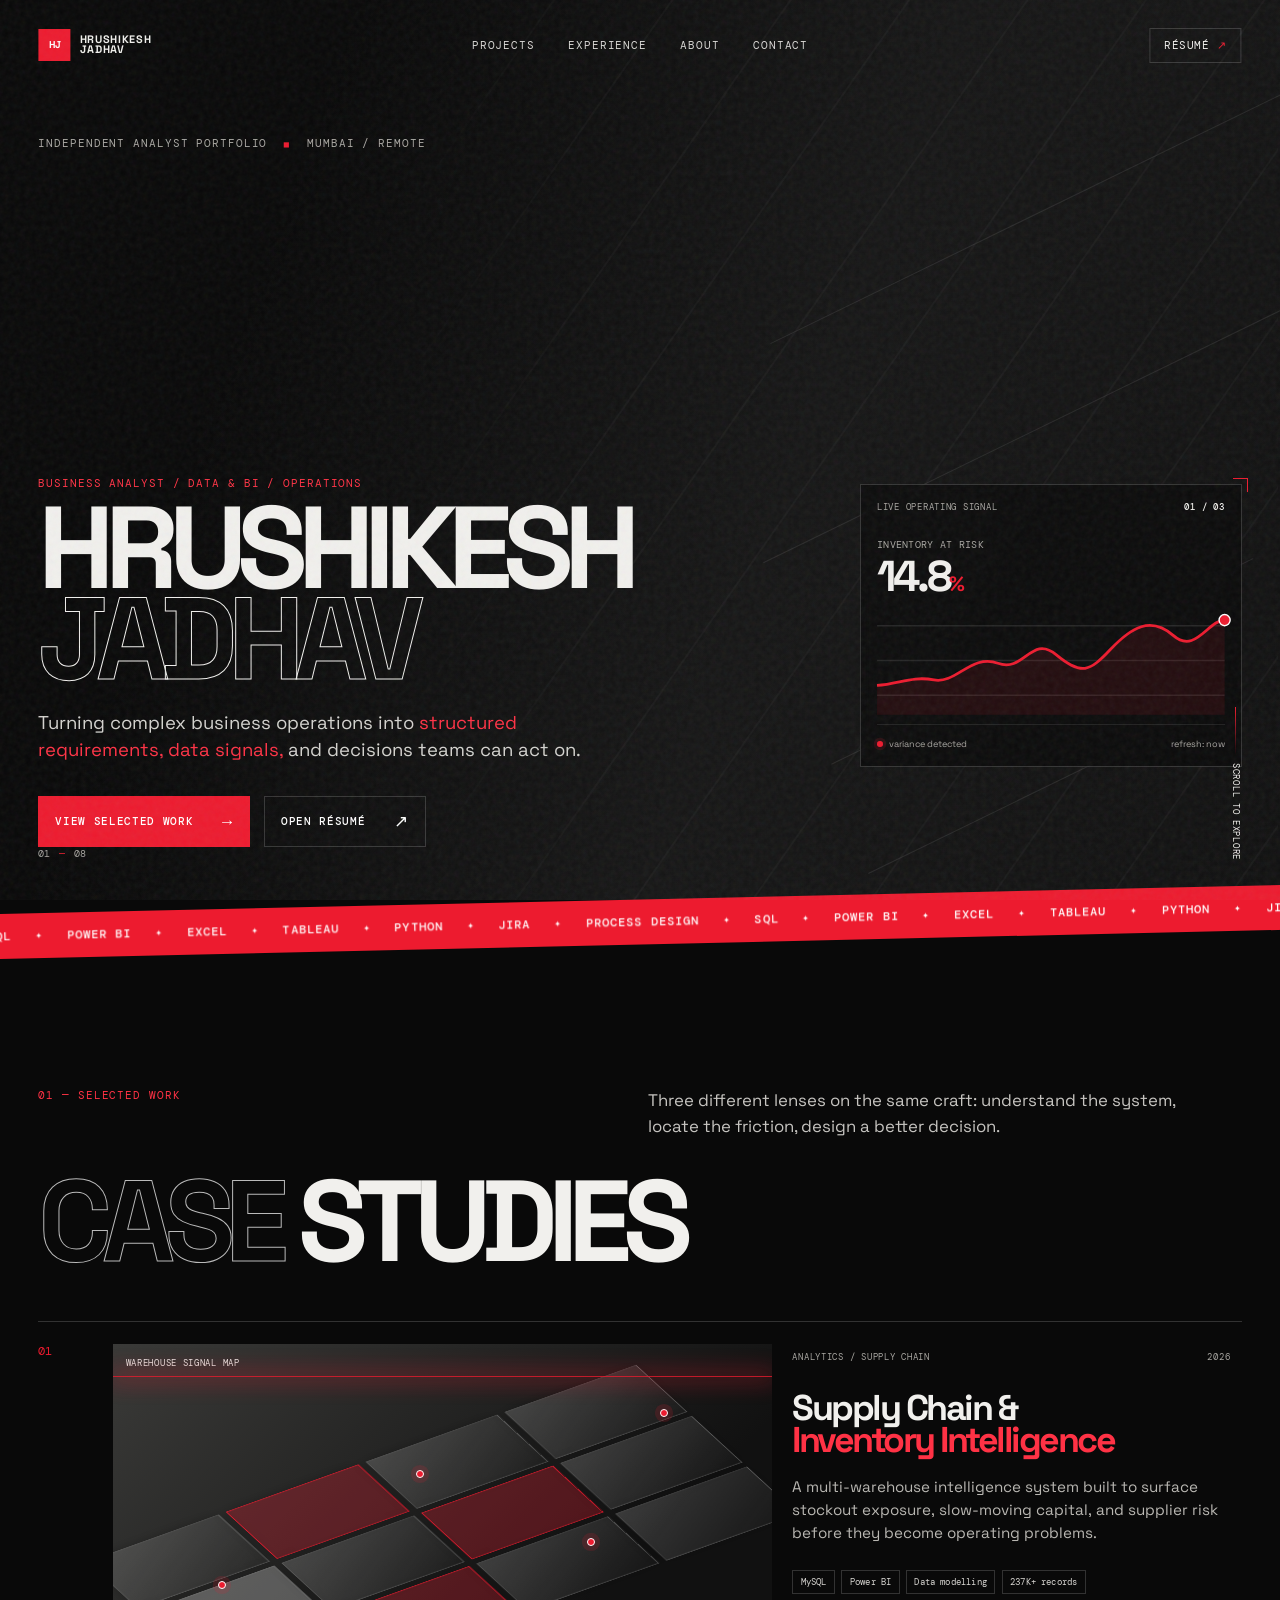
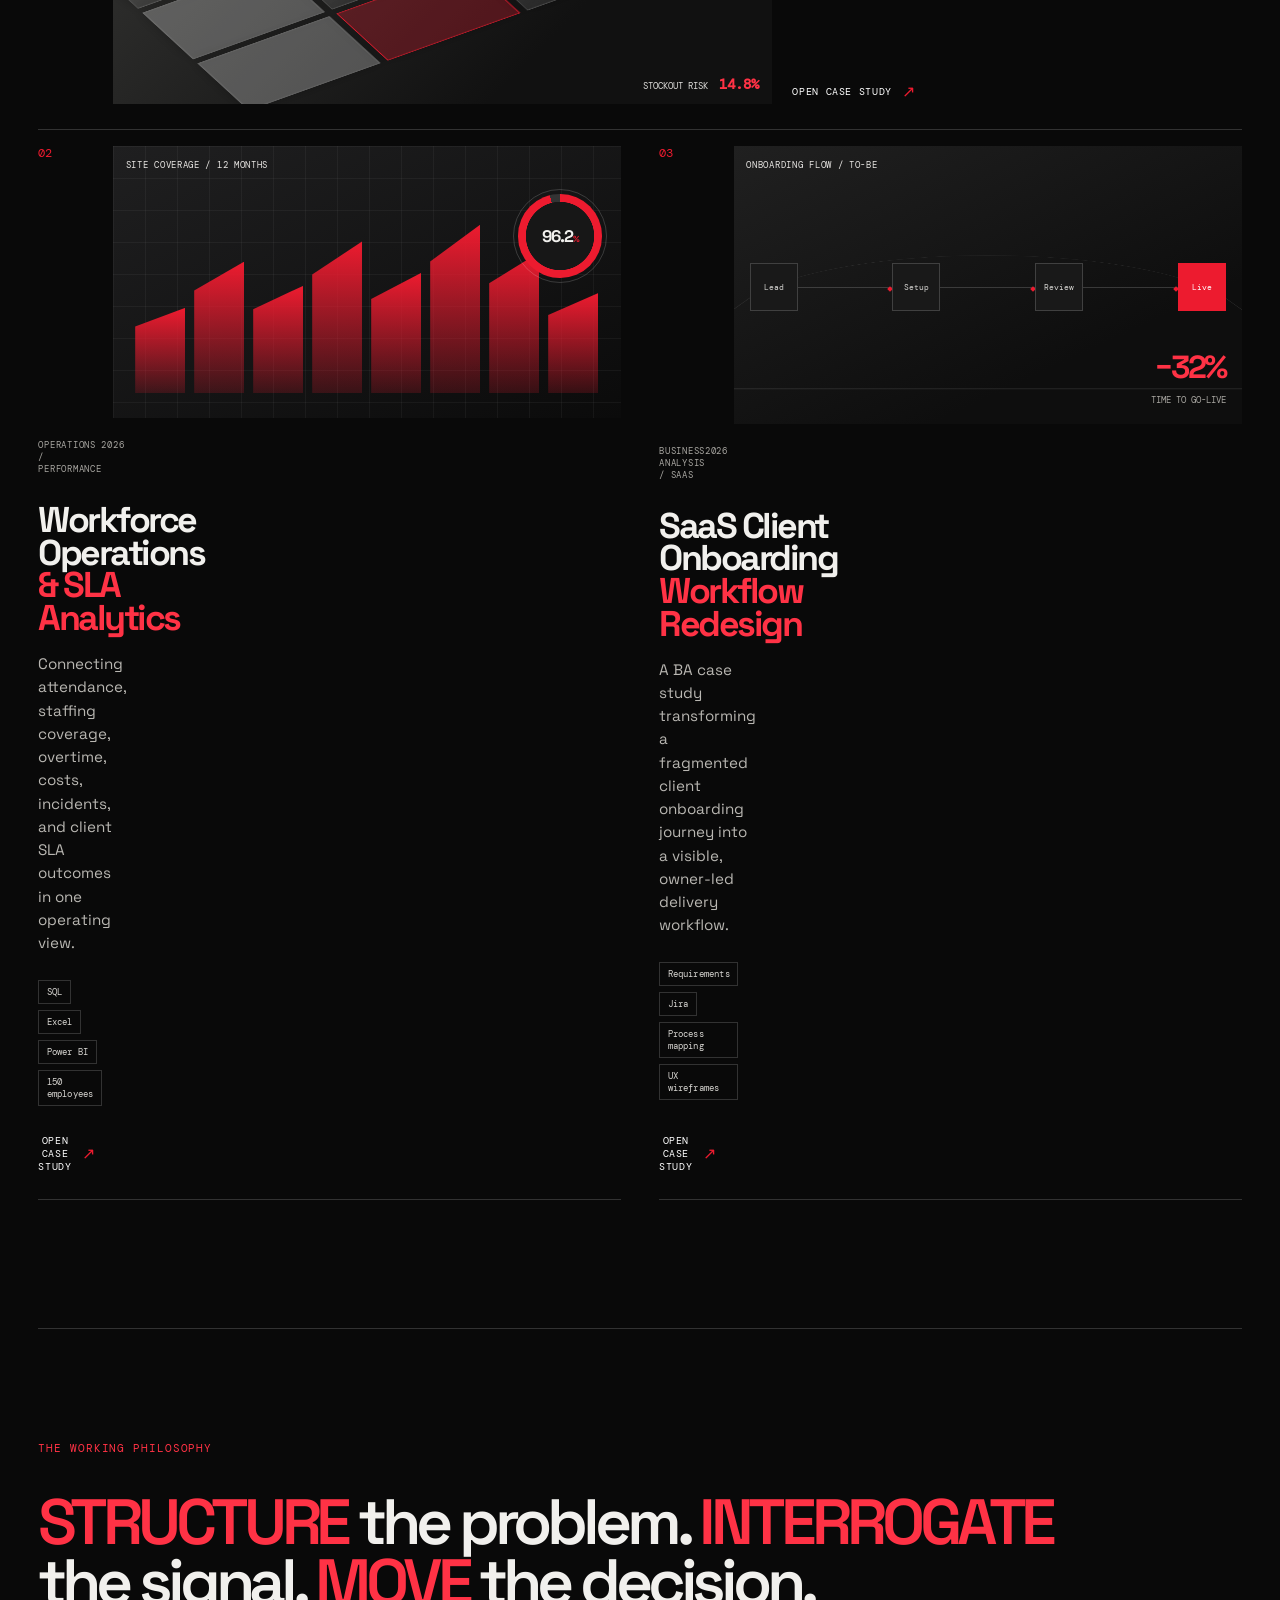
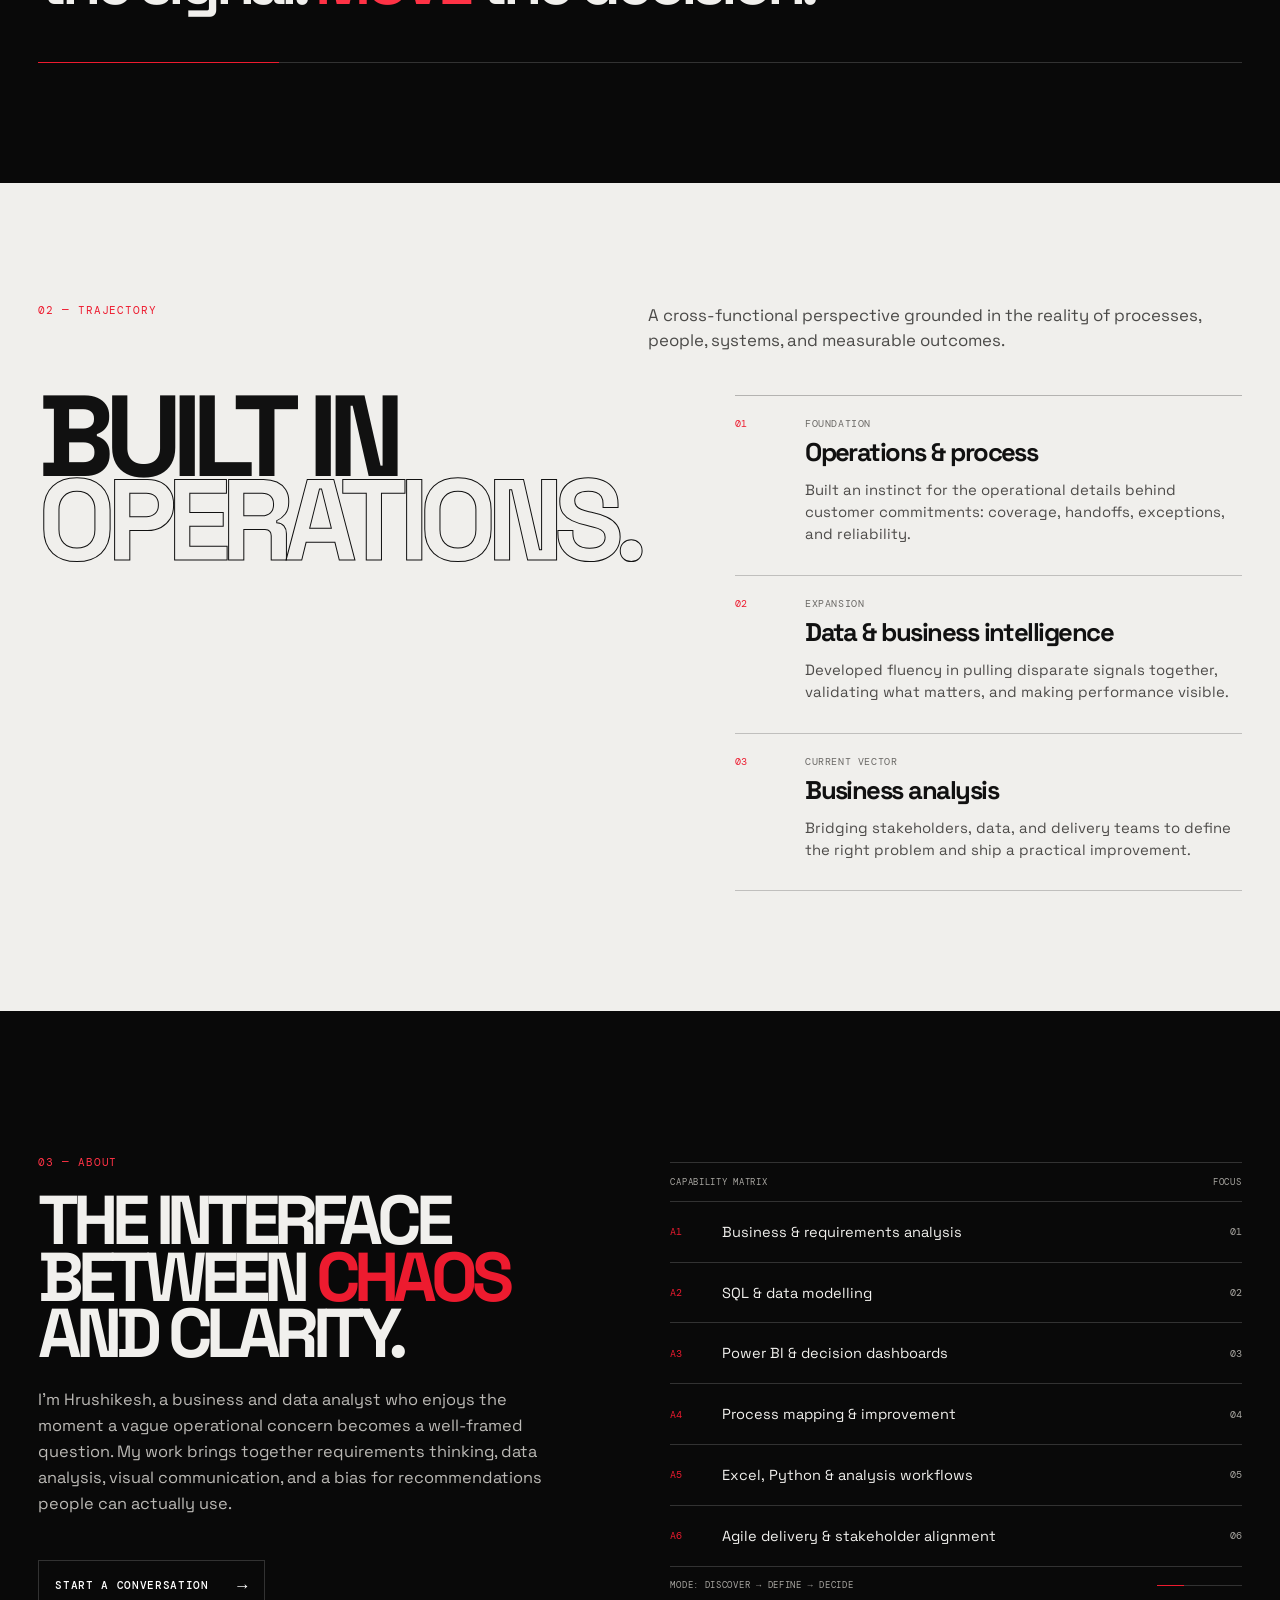
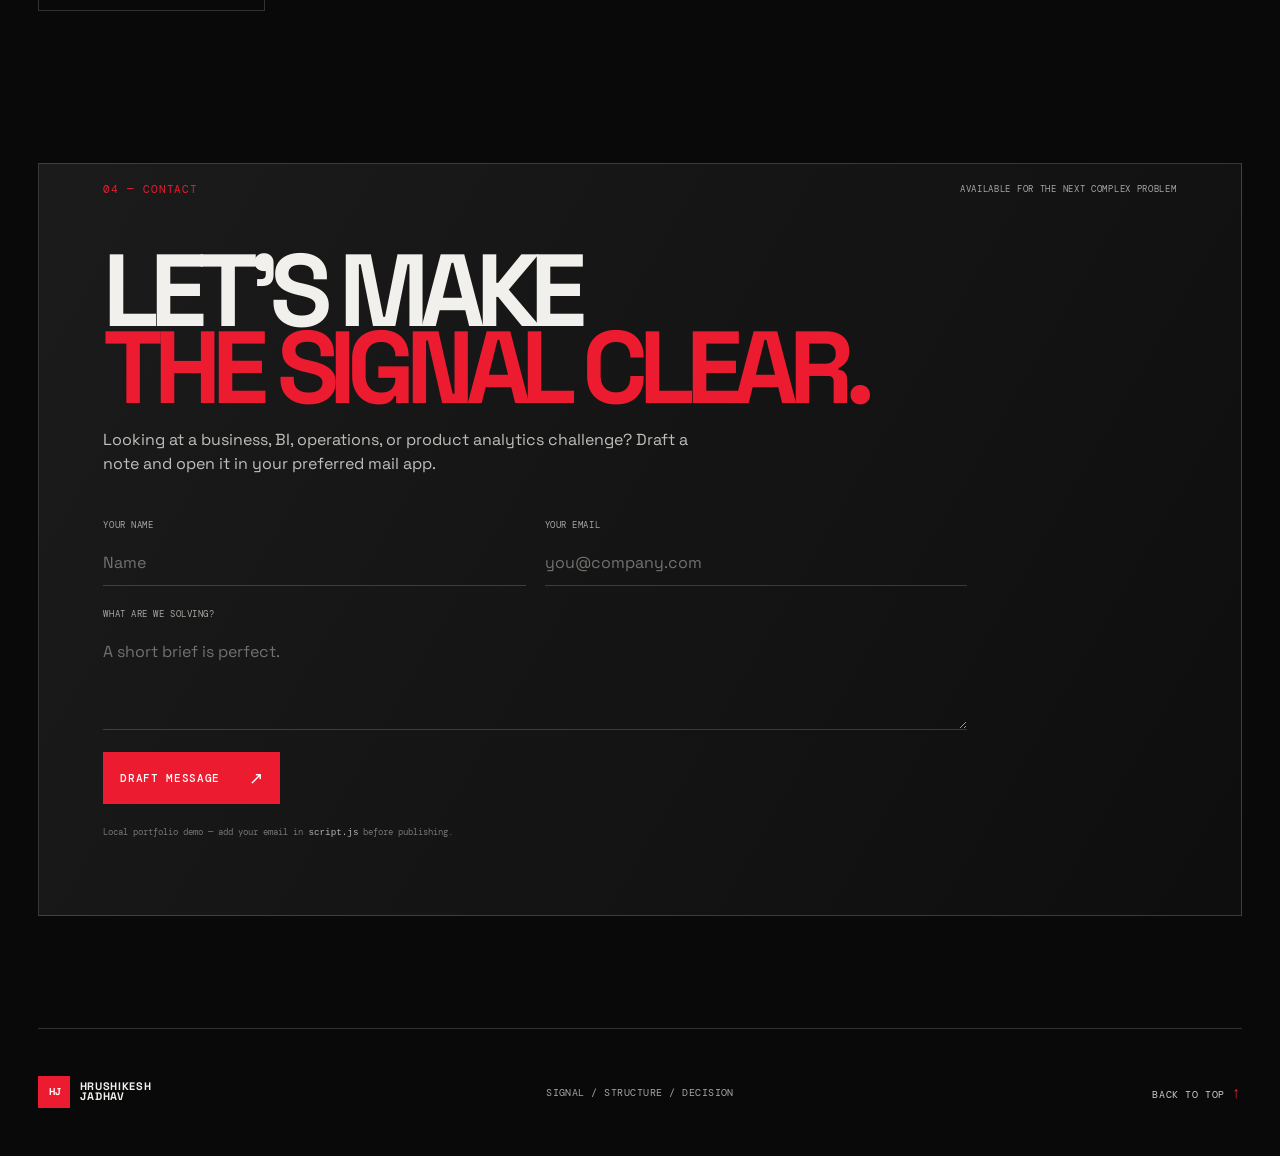
==== index.html @ 1c60a079 "Launch portfolio website" ====
<!doctype html>
<html lang="en">
  <head>
    <meta charset="UTF-8" />
    <meta name="viewport" content="width=device-width, initial-scale=1.0" />
    <meta name="theme-color" content="#090909" />
    <meta
      name="description"
      content="Hrushikesh Jadhav — Business Analyst, Data & BI, and Operations Analytics portfolio."
    />
    <link rel="preconnect" href="https://fonts.googleapis.com" />
    <link rel="preconnect" href="https://fonts.gstatic.com" crossorigin />
    <link
      href="https://fonts.googleapis.com/css2?family=DM+Mono:wght@400;500&family=Space+Grotesk:wght@400;500;600;700&display=swap"
      rel="stylesheet"
    />
    <link
      rel="icon"
      type="image/svg+xml"
      href="data:image/svg+xml,%3Csvg xmlns='http://www.w3.org/2000/svg' viewBox='0 0 64 64'%3E%3Crect width='64' height='64' rx='12' fill='%23090909'/%3E%3Cpath d='M14 42 31 16l19 26H39l-8-12-7 12Z' fill='%23ee1b2e'/%3E%3C/svg%3E"
    />
    <link rel="stylesheet" href="styles.css" />
    <title>Hrushikesh Jadhav — Signal / Structure / Decision</title>
  </head>
  <body>
    <a class="skip-link" href="#main">Skip to content</a>
    <div class="grain" aria-hidden="true"></div>
    <div class="cursor-glow" aria-hidden="true"></div>

    <header class="site-header" data-header>
      <a class="wordmark" href="#top" aria-label="Hrushikesh Jadhav, home">
        <span class="wordmark-mark" aria-hidden="true">HJ</span>
        <span>HRUSHIKESH<br />JADHAV</span>
      </a>
      <button class="menu-toggle" type="button" aria-label="Open navigation" aria-expanded="false" data-menu-toggle>
        <span></span><span></span>
      </button>
      <nav class="primary-nav" aria-label="Primary navigation" data-nav>
        <a href="#projects">Projects</a>
        <a href="#experience">Experience</a>
        <a href="#about">About</a>
        <a href="#contact">Contact</a>
      </nav>
      <a class="nav-resume" href="resume.html">Résumé <span aria-hidden="true">↗</span></a>
    </header>

    <main id="main">
      <section class="hero section-shell" id="top" aria-labelledby="hero-title">
        <div class="hero-rails" aria-hidden="true"><i></i><i></i><i></i><i></i></div>
        <div class="hero-kicker reveal">Independent analyst portfolio <span>◼</span> Mumbai / Remote</div>
        <div class="hero-copy">
          <p class="eyebrow reveal">Business analyst / Data &amp; BI / Operations</p>
          <h1 id="hero-title" class="hero-title" aria-label="Hrushikesh Jadhav">
            <span class="reveal-word">HRUSHIKESH</span>
            <span class="reveal-word accent-word">JADHAV</span>
          </h1>
          <p class="hero-statement reveal">
            Turning complex business operations into <em>structured requirements, data signals,</em> and decisions teams can act on.
          </p>
          <div class="hero-actions reveal">
            <a class="button button-primary" href="#projects">View selected work <span>→</span></a>
            <a class="button button-quiet" href="resume.html">Open résumé <span>↗</span></a>
          </div>
        </div>
        <aside class="hero-instrument reveal" aria-label="Analyst dashboard preview">
          <div class="instrument-head"><span>LIVE OPERATING SIGNAL</span><b>01 / 03</b></div>
          <div class="instrument-main">
            <div><small>Inventory at risk</small><strong>14.8<span>%</span></strong></div>
            <svg viewBox="0 0 250 76" role="img" aria-label="Rising operational risk trend">
              <path class="grid-line" d="M0 62H250M0 37H250M0 12H250" />
              <path class="trend-fill" d="M0,55 C16,54 25,48 41,51 S68,32 87,39 S111,18 129,33 S153,45 168,29 S197,5 213,19 S238,8 250,8 V76 H0Z" />
              <path class="trend-line" d="M0,55 C16,54 25,48 41,51 S68,32 87,39 S111,18 129,33 S153,45 168,29 S197,5 213,19 S238,8 250,8" />
              <circle cx="250" cy="8" r="4" />
            </svg>
          </div>
          <div class="instrument-foot"><span><i></i> variance detected</span><span>refresh: now</span></div>
        </aside>
        <div class="hero-index" aria-hidden="true"><span>01</span><span>—</span><span>08</span></div>
        <a class="scroll-cue" href="#projects" aria-label="Scroll to selected work"><span></span>SCROLL TO EXPLORE</a>
      </section>

      <section class="signal-strip" aria-label="Core tools">
        <div class="signal-track">
          <span>SQL</span><i>✦</i><span>POWER BI</span><i>✦</i><span>EXCEL</span><i>✦</i><span>TABLEAU</span><i>✦</i><span>PYTHON</span><i>✦</i><span>JIRA</span><i>✦</i><span>PROCESS DESIGN</span><i>✦</i>
          <span>SQL</span><i>✦</i><span>POWER BI</span><i>✦</i><span>EXCEL</span><i>✦</i><span>TABLEAU</span><i>✦</i><span>PYTHON</span><i>✦</i><span>JIRA</span><i>✦</i><span>PROCESS DESIGN</span><i>✦</i>
        </div>
      </section>

      <section class="projects section-shell" id="projects" aria-labelledby="projects-title">
        <div class="section-top reveal">
          <p class="eyebrow">01 — Selected work</p>
          <p class="section-intro">Three different lenses on the same craft: understand the system, locate the friction, design a better decision.</p>
        </div>
        <h2 class="display-heading" id="projects-title"><span>CASE</span> STUDIES</h2>

        <div class="project-list">
          <article class="project-card project-card-featured reveal" data-project-card>
            <div class="project-ordinal">01</div>
            <div class="project-visual inventory-visual" aria-hidden="true">
              <div class="visual-label">WAREHOUSE SIGNAL MAP</div>
              <div class="inventory-grid"><i></i><i></i><i></i><i></i><i></i><i></i><i></i><i></i><i></i><i></i><i></i><i></i></div>
              <div class="scanline"></div>
              <div class="warehouse-nodes"><b style="--x:16%;--y:66%"></b><b style="--x:46%;--y:35%"></b><b style="--x:72%;--y:54%"></b><b style="--x:83%;--y:18%"></b></div>
              <div class="visual-readout">STOCKOUT RISK <strong>14.8%</strong></div>
            </div>
            <div class="project-content">
              <div class="project-meta"><span>Analytics / Supply Chain</span><span>2026</span></div>
              <h3>Supply Chain &amp;<br /><em>Inventory Intelligence</em></h3>
              <p>A multi-warehouse intelligence system built to surface stockout exposure, slow-moving capital, and supplier risk before they become operating problems.</p>
              <ul class="tool-list"><li>MySQL</li><li>Power BI</li><li>Data modelling</li><li>237K+ records</li></ul>
              <button class="text-link" type="button" data-open-project="inventory">Open case study <span>↗</span></button>
            </div>
          </article>

          <div class="project-pair">
            <article class="project-card reveal" data-project-card>
              <div class="project-ordinal">02</div>
              <div class="project-visual workforce-visual" aria-hidden="true">
                <div class="visual-label">SITE COVERAGE / 12 MONTHS</div>
                <div class="bar-cluster"><span style="--h:46%"></span><span style="--h:71%"></span><span style="--h:58%"></span><span style="--h:82%"></span><span style="--h:65%"></span><span style="--h:91%"></span><span style="--h:76%"></span><span style="--h:54%"></span></div>
                <div class="sla-ring"><span>96.2<small>%</small></span></div>
              </div>
              <div class="project-content">
                <div class="project-meta"><span>Operations / Performance</span><span>2026</span></div>
                <h3>Workforce Operations<br /><em>&amp; SLA Analytics</em></h3>
                <p>Connecting attendance, staffing coverage, overtime, costs, incidents, and client SLA outcomes in one operating view.</p>
                <ul class="tool-list"><li>SQL</li><li>Excel</li><li>Power BI</li><li>150 employees</li></ul>
                <button class="text-link" type="button" data-open-project="workforce">Open case study <span>↗</span></button>
              </div>
            </article>

            <article class="project-card reveal" data-project-card>
              <div class="project-ordinal">03</div>
              <div class="project-visual workflow-visual" aria-hidden="true">
                <div class="visual-label">ONBOARDING FLOW / TO-BE</div>
                <div class="flow-track"><span>Lead</span><i></i><span>Setup</span><i></i><span>Review</span><i></i><span>Live</span></div>
                <div class="workflow-metric"><b>−32%</b><span>time to go-live</span></div>
              </div>
              <div class="project-content">
                <div class="project-meta"><span>Business Analysis / SaaS</span><span>2026</span></div>
                <h3>SaaS Client Onboarding<br /><em>Workflow Redesign</em></h3>
                <p>A BA case study transforming a fragmented client onboarding journey into a visible, owner-led delivery workflow.</p>
                <ul class="tool-list"><li>Requirements</li><li>Jira</li><li>Process mapping</li><li>UX wireframes</li></ul>
                <button class="text-link" type="button" data-open-project="saas">Open case study <span>↗</span></button>
              </div>
            </article>
          </div>
        </div>
      </section>

      <section class="principle-band section-shell" aria-label="Approach">
        <p class="eyebrow reveal">The working philosophy</p>
        <p class="principle-text"><span>STRUCTURE</span> the problem. <span>INTERROGATE</span> the signal. <span>MOVE</span> the decision.</p>
        <div class="principle-rule" aria-hidden="true"><i></i></div>
      </section>

      <section class="experience section-shell" id="experience" aria-labelledby="experience-title">
        <div class="section-top reveal">
          <p class="eyebrow">02 — Trajectory</p>
          <p class="section-intro">A cross-functional perspective grounded in the reality of processes, people, systems, and measurable outcomes.</p>
        </div>
        <div class="experience-layout">
          <h2 class="display-heading" id="experience-title">BUILT IN<br /><span>OPERATIONS.</span></h2>
          <div class="trajectory">
            <article class="trajectory-item reveal"><span class="trajectory-no">01</span><div><p class="trajectory-year">FOUNDATION</p><h3>Operations &amp; process</h3><p>Built an instinct for the operational details behind customer commitments: coverage, handoffs, exceptions, and reliability.</p></div></article>
            <article class="trajectory-item reveal"><span class="trajectory-no">02</span><div><p class="trajectory-year">EXPANSION</p><h3>Data &amp; business intelligence</h3><p>Developed fluency in pulling disparate signals together, validating what matters, and making performance visible.</p></div></article>
            <article class="trajectory-item reveal"><span class="trajectory-no">03</span><div><p class="trajectory-year">CURRENT VECTOR</p><h3>Business analysis</h3><p>Bridging stakeholders, data, and delivery teams to define the right problem and ship a practical improvement.</p></div></article>
          </div>
        </div>
      </section>

      <section class="capability section-shell" id="about" aria-labelledby="about-title">
        <div class="about-split">
          <div class="about-copy reveal">
            <p class="eyebrow">03 — About</p>
            <h2 id="about-title">THE INTERFACE<br />BETWEEN <span>CHAOS</span><br />AND CLARITY.</h2>
            <p>I’m Hrushikesh, a business and data analyst who enjoys the moment a vague operational concern becomes a well-framed question. My work brings together requirements thinking, data analysis, visual communication, and a bias for recommendations people can actually use.</p>
            <a class="button button-outline" href="#contact">Start a conversation <span>→</span></a>
          </div>
          <div class="skill-matrix reveal" aria-label="Capabilities">
            <div class="matrix-head"><span>CAPABILITY MATRIX</span><span>FOCUS</span></div>
            <div class="skill-row"><span class="skill-id">A1</span><span>Business &amp; requirements analysis</span><b>01</b></div>
            <div class="skill-row"><span class="skill-id">A2</span><span>SQL &amp; data modelling</span><b>02</b></div>
            <div class="skill-row"><span class="skill-id">A3</span><span>Power BI &amp; decision dashboards</span><b>03</b></div>
            <div class="skill-row"><span class="skill-id">A4</span><span>Process mapping &amp; improvement</span><b>04</b></div>
            <div class="skill-row"><span class="skill-id">A5</span><span>Excel, Python &amp; analysis workflows</span><b>05</b></div>
            <div class="skill-row"><span class="skill-id">A6</span><span>Agile delivery &amp; stakeholder alignment</span><b>06</b></div>
            <div class="matrix-foot"><span>MODE: DISCOVER → DEFINE → DECIDE</span><i></i></div>
          </div>
        </div>
      </section>

      <section class="contact section-shell" id="contact" aria-labelledby="contact-title">
        <div class="contact-panel">
          <div class="contact-top"><p class="eyebrow">04 — Contact</p><span>AVAILABLE FOR THE NEXT COMPLEX PROBLEM</span></div>
          <h2 id="contact-title">LET'S MAKE<br /><em>THE SIGNAL CLEAR.</em></h2>
          <p class="contact-lead">Looking at a business, BI, operations, or product analytics challenge? Draft a note and open it in your preferred mail app.</p>
          <form class="contact-form" data-contact-form>
            <label>Your name <input name="name" autocomplete="name" required placeholder="Name" /></label>
            <label>Your email <input name="email" type="email" autocomplete="email" required placeholder="you@company.com" /></label>
            <label class="message-field">What are we solving?<textarea name="message" required placeholder="A short brief is perfect."></textarea></label>
            <div class="form-actions"><button class="button button-primary" type="submit">Draft message <span>↗</span></button><span class="form-status" role="status" aria-live="polite"></span></div>
          </form>
          <p class="contact-note">Local portfolio demo — add your email in <code>script.js</code> before publishing.</p>
        </div>
      </section>
    </main>

    <footer class="site-footer section-shell">
      <a class="wordmark" href="#top"><span class="wordmark-mark" aria-hidden="true">HJ</span><span>HRUSHIKESH<br />JADHAV</span></a>
      <p>Signal / Structure / Decision</p>
      <a href="#top" class="back-top">BACK TO TOP <span>↑</span></a>
    </footer>

    <dialog class="project-dialog" id="inventory-dialog" aria-labelledby="inventory-title">
      <div class="dialog-bar"><span>CASE FILE / 01</span><button class="dialog-close" type="button" aria-label="Close project details">×</button></div>
      <div class="dialog-content">
        <p class="eyebrow">Supply Chain &amp; Inventory Intelligence</p>
        <h2 id="inventory-title">Make replenishment risk <em>visible before it hurts.</em></h2>
        <div class="case-summary"><p>For a fictional multi-warehouse distributor, inventory data lived across operational tables with no shared view of SKU health, stockout exposure, or supplier reliability.</p><dl><div><dt>DATA SCALE</dt><dd>237,600 inventory records</dd></div><div><dt>MODEL</dt><dd>Sales, purchases, products, suppliers, warehouses, calendar</dd></div><div><dt>OUTPUT</dt><dd>Decision-ready Power BI operating dashboard</dd></div></dl></div>
        <div class="case-grid"><section><h3>Questions framed</h3><ul><li>Which SKUs are most often approaching a stockout?</li><li>Where is cash tied up in slow-moving stock?</li><li>Which suppliers are adding replenishment risk?</li><li>What should management watch every week?</li></ul></section><section><h3>Approach</h3><ol><li>Validate relational data and define KPI logic</li><li>Use SQL to identify risk patterns and exceptions</li><li>Model inventory, demand, and supplier performance</li><li>Translate findings into replenishment priorities</li></ol></section></div>
        <div class="case-impact"><span>DESIGNED TO ANSWER</span><strong>“What needs attention <em>now</em>?”</strong></div>
      </div>
    </dialog>

    <dialog class="project-dialog" id="workforce-dialog" aria-labelledby="workforce-title">
      <div class="dialog-bar"><span>CASE FILE / 02</span><button class="dialog-close" type="button" aria-label="Close project details">×</button></div>
      <div class="dialog-content">
        <p class="eyebrow">Workforce Operations &amp; SLA Analytics</p>
        <h2 id="workforce-title">See the chain from absence <em>to client outcome.</em></h2>
        <div class="case-summary"><p>A synthetic workforce dataset models 10 client sites, 150 employees, 12 months of shifts, attendance, overtime, incidents, and service outcomes—one system, not six disconnected reports.</p><dl><div><dt>OPERATING SCOPE</dt><dd>10 sites / 150 people</dd></div><div><dt>TIME WINDOW</dt><dd>12 months of shift activity</dd></div><div><dt>KEY LINK</dt><dd>Staffing coverage → SLA performance</dd></div></dl></div>
        <div class="case-grid"><section><h3>Questions framed</h3><ul><li>Where does absenteeism turn into overtime?</li><li>Which sites are consistently short of planned coverage?</li><li>How is labour cost moving against service levels?</li><li>Which operating patterns precede incidents?</li></ul></section><section><h3>Deliverables</h3><ol><li>Site-level SLA and coverage scorecard</li><li>Attendance and overtime variance view</li><li>Monthly trend and exception analysis</li><li>Action list for operations leadership</li></ol></section></div>
        <div class="case-impact"><span>DESIGNED TO REVEAL</span><strong>“Where is the operation <em>leaking performance?</em>”</strong></div>
      </div>
    </dialog>

    <dialog class="project-dialog" id="saas-dialog" aria-labelledby="saas-title">
      <div class="dialog-bar"><span>CASE FILE / 03</span><button class="dialog-close" type="button" aria-label="Close project details">×</button></div>
      <div class="dialog-content">
        <p class="eyebrow">SaaS Client Onboarding Workflow Redesign</p>
        <h2 id="saas-title">Turn handoffs into a <em>visible delivery system.</em></h2>
        <div class="case-summary"><p>A fictional B2B SaaS team was losing momentum between sales handoff, implementation setup, and go-live. The intervention was a clearer workflow—not another dashboard.</p><dl><div><dt>PROBLEM</dt><dd>Delayed launches and unclear ownership</dd></div><div><dt>ROLE</dt><dd>Business analyst / process designer</dd></div><div><dt>OUTCOME TARGET</dt><dd>Shorter, more predictable onboarding</dd></div></dl></div>
        <div class="case-grid"><section><h3>BA toolkit</h3><ul><li>Stakeholder and pain-point map</li><li>As-is and to-be workflow design</li><li>Prioritised requirements and user stories</li><li>Wireframes and acceptance criteria</li></ul></section><section><h3>Example user story</h3><p class="story">As a customer success manager, I want to see onboarding status and blocked items for every account, so that I can intervene before the target go-live date.</p><p class="story-note">Acceptance signal: accountable owner and outstanding item are visible in a single view.</p></section></div>
        <div class="case-impact"><span>DESIGNED TO CREATE</span><strong>“A launch process the team can <em>actually steer.</em>”</strong></div>
      </div>
    </dialog>

    <script src="script.js"></script>
  </body>
</html>
---- styles.css ----
:root {
  --ink: #090909;
  --surface: #111111;
  --surface-raised: #161616;
  --line: rgba(255, 255, 255, 0.17);
  --line-soft: rgba(255, 255, 255, 0.09);
  --paper: #f1f0ed;
  --muted: #a8a6a1;
  --red: #ed1b2f;
  --red-bright: #ff3245;
  --mono: "DM Mono", "SFMono-Regular", Consolas, monospace;
  --sans: "Space Grotesk", "Arial Narrow", "Helvetica Neue", Arial, sans-serif;
  --shell: min(94vw, 1440px);
  color-scheme: dark;
  scroll-behavior: smooth;
}

* { box-sizing: border-box; }
html { background: var(--ink); }
body {
  margin: 0;
  min-width: 320px;
  background: var(--ink);
  color: var(--paper);
  font-family: var(--sans);
  overflow-x: hidden;
}
body.menu-open { overflow: hidden; }
button, input, textarea { font: inherit; }
button, a { -webkit-tap-highlight-color: transparent; }
a { color: inherit; text-decoration: none; }
button { color: inherit; }

.skip-link { position: fixed; z-index: 100; top: -4rem; left: 1rem; padding: .7rem 1rem; background: var(--red); color: white; font-weight: 700; transition: top .2s; }
.skip-link:focus { top: 1rem; }
.section-shell { width: var(--shell); margin-inline: auto; }
.eyebrow, .hero-kicker, .project-meta, .visual-label, .instrument-head, .matrix-head, .matrix-foot, .contact-top, .dialog-bar, .resume-header > p, .resume-block h2 { font-family: var(--mono); font-size: .7rem; letter-spacing: .08em; text-transform: uppercase; }
.eyebrow { color: var(--red-bright); margin: 0; }

.grain { position: fixed; z-index: 30; inset: 0; pointer-events: none; opacity: .085; background-image: url("data:image/svg+xml,%3Csvg viewBox='0 0 180 180' xmlns='http://www.w3.org/2000/svg'%3E%3Cfilter id='n'%3E%3CfeTurbulence type='fractalNoise' baseFrequency='.9' numOctaves='4' stitchTiles='stitch'/%3E%3C/filter%3E%3Crect width='100%25' height='100%25' filter='url(%23n)' opacity='.75'/%3E%3C/svg%3E"); }
.cursor-glow { position: fixed; z-index: 0; width: 25rem; height: 25rem; border-radius: 50%; pointer-events: none; opacity: .12; background: radial-gradient(circle, var(--red) 0%, rgba(237,27,47,0) 66%); translate: -50% -50%; filter: blur(8px); transition: opacity .2s ease; }

.site-header { position: fixed; z-index: 20; top: 0; left: 50%; display: grid; grid-template-columns: 1fr auto 1fr; align-items: center; width: var(--shell); min-height: 5.7rem; translate: -50% 0; border-bottom: 1px solid transparent; transition: min-height .35s ease, background .35s, border-color .35s; }
.site-header.is-scrolled { min-height: 4.6rem; background: rgba(9,9,9,.8); border-color: var(--line-soft); backdrop-filter: blur(16px); }
.wordmark { display: inline-flex; align-items: center; gap: .58rem; width: fit-content; font-size: .68rem; font-weight: 700; line-height: .9; letter-spacing: .06em; }
.wordmark-mark { display: grid; width: 2rem; height: 2rem; place-items: center; color: #fff; background: var(--red); font-size: .62rem; letter-spacing: -.08em; }
.primary-nav { display: flex; align-items: center; gap: 2.1rem; font-family: var(--mono); font-size: .66rem; letter-spacing: .08em; text-transform: uppercase; }
.primary-nav a { position: relative; color: #d8d7d4; }
.primary-nav a::after { position: absolute; bottom: -.45rem; left: 0; width: 0; height: 1px; content: ""; background: var(--red); transition: width .25s ease; }
.primary-nav a:hover::after, .primary-nav a:focus-visible::after { width: 100%; }
.nav-resume { justify-self: end; padding: .62rem .85rem; border: 1px solid var(--line); font-family: var(--mono); font-size: .66rem; letter-spacing: .06em; text-transform: uppercase; transition: .25s ease; }
.nav-resume span { color: var(--red); }
.nav-resume:hover, .nav-resume:focus-visible { border-color: var(--red); background: var(--red); }
.nav-resume:hover span, .nav-resume:focus-visible span { color: white; }
.menu-toggle { display: none; }

.hero { position: relative; display: grid; grid-template-columns: minmax(0, 1.55fr) minmax(19rem, .72fr); grid-template-rows: auto 1fr auto; min-height: 100svh; padding-top: 8.5rem; padding-bottom: 2.5rem; isolation: isolate; }
.hero::before { position: absolute; z-index: -2; top: 0; right: calc((100vw - var(--shell)) / -2); bottom: 0; left: calc((100vw - var(--shell)) / -2); content: ""; background: linear-gradient(110deg, #090909 22%, #161616 60%, #111 100%); }
.hero::after { position: absolute; z-index: -1; inset: 0 -3% 0 28%; content: ""; opacity: .38; background: repeating-linear-gradient(125deg, transparent 0 48px, rgba(255,255,255,.08) 49px 50px, transparent 51px 97px); mask-image: linear-gradient(90deg, transparent, #000 25%, #000); }
.hero-kicker { grid-column: 1 / -1; align-self: start; color: var(--muted); }
.hero-kicker span { margin-inline: .5rem; color: var(--red); font-size: .48rem; }
.hero-copy { align-self: center; padding-top: 3rem; }
.hero-title { max-width: 58rem; margin: .85rem 0 1.5rem; font-size: clamp(4rem, 9.1vw, 9.7rem); font-weight: 700; line-height: .78; letter-spacing: -.085em; }
.hero-title > span { display: block; }
.accent-word { color: transparent; -webkit-text-stroke: 1px var(--paper); }
.hero-statement { max-width: 38rem; margin: 0; color: #d4d3cf; font-size: clamp(1rem, 1.45vw, 1.28rem); line-height: 1.48; }
.hero-statement em { color: var(--red-bright); font-style: normal; }
.hero-actions { display: flex; flex-wrap: wrap; gap: .9rem; margin-top: 2rem; }
.button { display: inline-flex; align-items: center; justify-content: center; gap: 1.8rem; min-height: 3.2rem; padding: .7rem 1rem; border: 1px solid transparent; font-family: var(--mono); font-size: .68rem; font-weight: 500; letter-spacing: .06em; text-transform: uppercase; transition: background .25s, border .25s, transform .25s, color .25s; cursor: pointer; }
.button span { color: inherit; font-size: 1.05rem; line-height: 0; }
.button:hover, .button:focus-visible { transform: translateY(-3px); }
.button-primary { background: var(--red); border-color: var(--red); color: #fff; }
.button-primary:hover, .button-primary:focus-visible { background: var(--red-bright); border-color: var(--red-bright); }
.button-quiet { border-color: var(--line); color: #fff; }
.button-quiet:hover, .button-quiet:focus-visible { border-color: #fff; }
.button-outline { margin-top: 1.7rem; border-color: var(--line); color: #fff; }
.button-outline:hover, .button-outline:focus-visible { color: #fff; border-color: var(--red); background: var(--red); }

.hero-instrument { position: relative; align-self: end; margin-bottom: 5rem; padding: 1rem; border: 1px solid var(--line); background: rgba(5,5,5,.47); backdrop-filter: blur(5px); }
.hero-instrument::before { position: absolute; top: -.45rem; right: -.45rem; width: .85rem; height: .85rem; content: ""; border-top: 1px solid var(--red); border-right: 1px solid var(--red); }
.instrument-head, .instrument-foot { display: flex; justify-content: space-between; color: var(--muted); font-size: .57rem; }
.instrument-head b { color: var(--paper); font-weight: 500; }
.instrument-main { padding: 1.55rem 0 .6rem; }
.instrument-main small { display: block; color: var(--muted); font-family: var(--mono); font-size: .6rem; letter-spacing: .03em; text-transform: uppercase; }
.instrument-main strong { display: block; margin-top: .3rem; font-size: 2.7rem; line-height: 1; letter-spacing: -.08em; }
.instrument-main strong span { color: var(--red); font-size: 1.3rem; }
.instrument-main svg { display: block; width: 100%; margin-top: .65rem; overflow: visible; }
.grid-line { fill: none; stroke: rgba(255,255,255,.1); stroke-width: 1; }
.trend-fill { fill: url(#none); fill: rgba(237,27,47,.1); }
.trend-line { fill: none; stroke: var(--red); stroke-width: 2; }
.instrument-main circle { fill: var(--red); stroke: #fff; stroke-width: 1; }
.instrument-foot { padding-top: .8rem; border-top: 1px solid var(--line-soft); }
.instrument-foot i { display: inline-block; width: .35rem; height: .35rem; margin-right: .3rem; border-radius: 50%; background: var(--red); box-shadow: 0 0 0 .2rem rgba(237,27,47,.13); }
.hero-index { grid-column: 1; align-self: end; display: flex; gap: .55rem; align-items: center; color: var(--muted); font-family: var(--mono); font-size: .65rem; }
.hero-index span:nth-child(2) { color: var(--red); }
.scroll-cue { position: absolute; right: 0; bottom: 2.5rem; display: flex; align-items: center; gap: .5rem; font-family: var(--mono); font-size: .55rem; letter-spacing: .08em; writing-mode: vertical-rl; text-transform: uppercase; }
.scroll-cue span { width: 1px; height: 3rem; background: linear-gradient(var(--red), transparent); }
.hero-rails i { position: absolute; z-index: -1; display: block; height: 1px; background: var(--line-soft); transform-origin: right; transform: rotate(-26deg); }
.hero-rails i:nth-child(1) { top: 10%; right: -4%; width: 48%; }.hero-rails i:nth-child(2) { top: 32%; right: -7%; width: 52%; }.hero-rails i:nth-child(3) { top: 62%; right: -1%; width: 39%; }.hero-rails i:nth-child(4) { top: 80%; right: 5%; width: 29%; }

.signal-strip { position: relative; z-index: 1; overflow: hidden; padding: .92rem 0; color: #fff; background: var(--red); transform: rotate(-1.3deg) scale(1.02); }
.signal-track { display: flex; width: max-content; align-items: center; gap: 1.45rem; font-family: var(--mono); font-size: .72rem; font-weight: 500; letter-spacing: .08em; white-space: nowrap; animation: ticker 30s linear infinite; }
.signal-track i { font-size: .47rem; font-style: normal; }
@keyframes ticker { to { transform: translateX(-50%); } }

.projects { padding-top: 9rem; padding-bottom: 8rem; }
.section-top { display: grid; grid-template-columns: 1fr 1fr; gap: 1rem; align-items: start; margin-bottom: 2.6rem; }
.section-intro { max-width: 35rem; margin: 0; color: #c6c4c0; font-size: 1.05rem; line-height: 1.5; }
.display-heading { margin: 0 0 3.5rem; font-size: clamp(4rem, 9vw, 10rem); font-weight: 700; line-height: .73; letter-spacing: -.085em; }
.display-heading span { color: transparent; -webkit-text-stroke: 1px rgba(255,255,255,.72); }
.project-list { border-top: 1px solid var(--line); }
.project-card { position: relative; display: grid; grid-template-columns: 3.35rem minmax(0, 1fr); gap: 1.3rem; min-width: 0; padding: 1rem 0 1.6rem; border-bottom: 1px solid var(--line); }
.project-card-featured { grid-template-columns: 3.35rem minmax(21rem, 1.32fr) minmax(19rem, .9fr); gap: 1.3rem; padding-top: 1.4rem; }
.project-ordinal { color: var(--red); font-family: var(--mono); font-size: .72rem; }
.project-visual { position: relative; min-height: 22.5rem; overflow: hidden; background: #191919; isolation: isolate; }
.project-pair { display: grid; grid-template-columns: 1fr 1fr; column-gap: 2.4rem; }
.project-pair .project-visual { min-height: 17rem; }
.project-content { display: flex; flex-direction: column; align-items: flex-start; min-width: 0; }
.project-card-featured .project-content { padding: .45rem .7rem .1rem 0; }
.project-meta { display: flex; width: 100%; justify-content: space-between; color: var(--muted); font-size: .57rem; }
.project-content h3 { margin: 1.8rem 0 1.1rem; font-size: clamp(1.7rem, 2.8vw, 3.5rem); line-height: .91; letter-spacing: -.07em; }
.project-content h3 em { color: var(--red-bright); font-style: normal; }
.project-content > p { max-width: 36rem; margin: 0; color: #b9b7b2; font-size: .95rem; line-height: 1.53; }
.tool-list { display: flex; flex-wrap: wrap; gap: .4rem; margin: 1.6rem 0 1.8rem; padding: 0; list-style: none; }
.tool-list li { padding: .3rem .46rem; border: 1px solid var(--line); color: #d8d6d2; font-family: var(--mono); font-size: .57rem; letter-spacing: .02em; }
.text-link { display: inline-flex; align-items: center; gap: .65rem; margin-top: auto; padding: 0; border: none; color: #fff; background: transparent; font-family: var(--mono); font-size: .65rem; letter-spacing: .06em; text-transform: uppercase; cursor: pointer; }
.text-link span { color: var(--red); font-size: 1rem; transition: transform .25s; }.text-link:hover span, .text-link:focus-visible span { transform: translate(3px,-3px); }
.project-card::after { position: absolute; bottom: -1px; left: 0; width: 0; height: 1px; content: ""; background: var(--red); transition: width .55s cubic-bezier(.19,1,.22,1); }.project-card:hover::after { width: 100%; }
.visual-label { position: absolute; z-index: 2; top: .8rem; left: .8rem; color: #e8e6e3; font-size: .55rem; }

.inventory-visual { background: linear-gradient(135deg, #3a3a38, #111 72%); }
.inventory-grid { position: absolute; inset: 3rem 1.3rem 1.3rem; display: grid; grid-template-columns: repeat(4,1fr); gap: .5rem; perspective: 340px; transform: rotateX(55deg) rotateZ(-32deg) scale(1.05); }
.inventory-grid i { position: relative; border: 1px solid rgba(255,255,255,.18); background: linear-gradient(145deg, rgba(255,255,255,.16), rgba(255,255,255,.025)); box-shadow: 0 0 1rem rgba(0,0,0,.25); }.inventory-grid i:nth-child(2),.inventory-grid i:nth-child(7),.inventory-grid i:nth-child(10) { border-color: rgba(237,27,47,.9); background: rgba(237,27,47,.28); }.inventory-grid i:nth-child(5),.inventory-grid i:nth-child(9) { background: rgba(255,255,255,.25); }
.scanline { position: absolute; z-index: 3; top: 2rem; right: 0; left: 0; height: 1px; background: var(--red); opacity: .8; box-shadow: 0 0 1.4rem .3rem rgba(237,27,47,.5); animation: scan 5s ease-in-out infinite; }.warehouse-nodes b { position: absolute; z-index: 4; top: var(--y); left: var(--x); display: block; width: .5rem; height: .5rem; border: 1px solid #fff; border-radius: 50%; background: var(--red); box-shadow: 0 0 0 .32rem rgba(237,27,47,.15); }.visual-readout { position: absolute; z-index: 3; right: .8rem; bottom: .7rem; color: #deddda; font-family: var(--mono); font-size: .55rem; }.visual-readout strong { margin-left: .35rem; color: var(--red-bright); font-size: .85rem; }
@keyframes scan { 0%,100% { transform: translateY(0); opacity: 0; } 15%,85% { opacity: .8; } 50% { transform: translateY(18rem); opacity: 1; } }

.workforce-visual { background: linear-gradient(155deg, #1f1f20 0%, #0b0b0b 100%); }.workforce-visual::before { position: absolute; inset: 0; content: ""; opacity: .35; background-image: linear-gradient(rgba(255,255,255,.13) 1px, transparent 1px), linear-gradient(90deg,rgba(255,255,255,.13) 1px,transparent 1px); background-size: 2rem 2rem; }
.bar-cluster { position: absolute; right: 1.4rem; bottom: 1.6rem; left: 1.4rem; display: flex; height: 68%; gap: .55rem; align-items: end; }.bar-cluster span { width: 100%; height: var(--h); background: linear-gradient(var(--red), rgba(237,27,47,.18)); clip-path: polygon(0 100%, 0 22%, 100% 0, 100% 100%); transition: height .45s; }.project-card:hover .bar-cluster span:nth-child(odd) { height: calc(var(--h) + 8%); }
.sla-ring { position: absolute; top: 3rem; right: 1.2rem; display: grid; width: 5.2rem; height: 5.2rem; place-items: center; border-radius: 50%; background: radial-gradient(circle at center, #171717 57%, transparent 58%), conic-gradient(var(--red) 0deg 346deg, rgba(255,255,255,.13) 346deg); }.sla-ring::after { position:absolute; inset:-.35rem; border: 1px solid var(--line); border-radius:50%; content:""; }.sla-ring span { position: relative; z-index: 1; font-size: 1.05rem; font-weight: 700; letter-spacing: -.06em; }.sla-ring small { color: var(--red); font-size: .55rem; }

.workflow-visual { background: linear-gradient(155deg, #202020, #0e0e0e 72%); }.workflow-visual::before { position: absolute; inset: 2.6rem .9rem .9rem; content: ""; border: 1px solid var(--line-soft); border-radius: 50% 50% 0 0; transform: perspective(270px) rotateX(58deg); }.flow-track { position: absolute; top: 42%; right: 1rem; left: 1rem; display: flex; align-items: center; justify-content: space-between; }.flow-track span { position: relative; z-index: 1; display: grid; width: 3rem; height: 3rem; place-items: center; border: 1px solid var(--line); background: #191919; color: #d7d6d3; font-family: var(--mono); font-size: .5rem; }.flow-track span:last-child { border-color: var(--red); color: #fff; background: var(--red); }.flow-track i { display: block; flex: 1; height: 1px; background: var(--line); }.flow-track i::after { float: right; width: 4px; height: 4px; content: ""; background: var(--red); transform: rotate(45deg); }.workflow-metric { position: absolute; right: 1rem; bottom: 1rem; text-align: right; }.workflow-metric b { display: block; color: var(--red-bright); font-size: 2rem; letter-spacing: -.08em; }.workflow-metric span { color: var(--muted); font-family: var(--mono); font-size: .55rem; text-transform: uppercase; }

.principle-band { padding: 7rem 0 7.5rem; border-top: 1px solid var(--line); }.principle-text { max-width: 68rem; margin: 2.3rem 0 3.1rem; font-size: clamp(2.25rem, 5vw, 5.65rem); font-weight: 600; line-height: .94; letter-spacing: -.08em; }.principle-text span { color: var(--red-bright); }.principle-rule { position: relative; height: 1px; background: var(--line); overflow: hidden; }.principle-rule i { display: block; width: 20%; height: 100%; background: var(--red); animation: runline 5s ease-in-out infinite; }@keyframes runline { 0%,100% { transform: translateX(-100%); } 50% { transform: translateX(500%); } }

.experience { padding: 7.5rem 0; background: #f0efec; color: #111; }.experience::before, .experience::after { position: absolute; content: ""; }.experience { position: relative; width: 100%; padding-left: max(3vw, calc((100vw - var(--shell))/2)); padding-right: max(3vw, calc((100vw - var(--shell))/2)); }.experience .section-top { width: min(100%, 1440px); margin-inline: auto; }.experience .eyebrow { color: var(--red); }.experience .section-intro { color: #4b4a48; }.experience-layout { display: grid; grid-template-columns: 1.1fr 1fr; gap: 6rem; width: min(100%, 1440px); margin: 0 auto; }.experience .display-heading { margin: 0; }.experience .display-heading span { -webkit-text-stroke-color: #111; }
.trajectory { border-top: 1px solid rgba(0,0,0,.25); }.trajectory-item { display: grid; grid-template-columns: 3.4rem 1fr; gap: 1rem; padding: 1.35rem 0 1.85rem; border-bottom: 1px solid rgba(0,0,0,.2); }.trajectory-no, .trajectory-year { font-family: var(--mono); font-size: .62rem; letter-spacing: .06em; }.trajectory-no { color: var(--red); }.trajectory-year { margin: 0 0 .35rem; color: #6b6966; }.trajectory-item h3 { margin: 0; font-size: clamp(1.4rem,2vw,2rem); letter-spacing: -.06em; }.trajectory-item div > p:last-child { max-width: 30rem; margin: .7rem 0 0; color: #4d4b49; font-size: .93rem; line-height: 1.48; }

.capability { padding: 9rem 0 9.5rem; }.about-split { display: grid; grid-template-columns: minmax(0,.95fr) minmax(22rem,1.05fr); gap: clamp(3rem, 9vw, 13rem); align-items: center; }.about-copy h2 { margin: 1.4rem 0 1.6rem; font-size: clamp(2.8rem,5.4vw,6.15rem); line-height: .82; letter-spacing: -.09em; }.about-copy h2 span { color: var(--red); }.about-copy > p:not(.eyebrow) { max-width: 33rem; color: #bbb9b5; font-size: 1.02rem; line-height: 1.58; }.skill-matrix { border-top: 1px solid var(--line); }.matrix-head, .matrix-foot { display: flex; justify-content: space-between; padding: .8rem 0; color: var(--muted); font-size: .55rem; }.skill-row { display: grid; grid-template-columns: 2.4rem 1fr 2rem; gap: .8rem; align-items: center; min-height: 3.8rem; border-top: 1px solid var(--line); transition: padding .22s, background .22s; }.skill-row:hover { padding-inline: .6rem; background: rgba(255,255,255,.045); }.skill-id, .skill-row b { color: var(--red); font-family: var(--mono); font-size: .6rem; font-weight: 400; }.skill-row b { justify-self: end; color: var(--muted); }.skill-row span:nth-child(2) { font-size: .91rem; }.matrix-foot { border-top: 1px solid var(--line); }.matrix-foot i { width: 5.3rem; height: 1px; margin-top: .35rem; background: linear-gradient(90deg,var(--red) 32%,var(--line) 32%); }

.contact { padding-bottom: 7rem; }.contact-panel { padding: 1.1rem clamp(1.35rem,5vw,5rem) clamp(2rem,6vw,5rem); border: 1px solid var(--line); background: linear-gradient(120deg,#1b1b1b,#0e0e0e); }.contact-top { display: flex; justify-content: space-between; gap: 2rem; align-items: center; color: var(--muted); font-size: .55rem; }.contact-top .eyebrow { color: var(--red); }.contact-panel h2 { max-width: 58rem; margin: 3.5rem 0 1.3rem; font-size: clamp(3.5rem,8vw,8.5rem); line-height: .76; letter-spacing: -.09em; }.contact-panel h2 em { color: var(--red); font-style: normal; }.contact-lead { max-width: 39rem; margin: 0; color: #c1bfbb; line-height: 1.5; }.contact-form { display: grid; grid-template-columns: 1fr 1fr; gap: 1.4rem 1.15rem; max-width: 54rem; margin-top: 2.7rem; }.contact-form label { color: var(--muted); font-family: var(--mono); font-size: .57rem; letter-spacing: .06em; text-transform: uppercase; }.contact-form input, .contact-form textarea { display: block; width: 100%; margin-top: .55rem; padding: .75rem 0; border: 0; border-bottom: 1px solid var(--line); outline: none; background: transparent; color: white; font-family: var(--sans); font-size: 1rem; letter-spacing: 0; text-transform: none; transition: border .2s; }.contact-form input::placeholder, .contact-form textarea::placeholder { color: #72716e; }.contact-form input:focus, .contact-form textarea:focus { border-color: var(--red); }.contact-form textarea { min-height: 6.3rem; resize: vertical; }.message-field { grid-column: 1 / -1; }.form-actions { grid-column: 1 / -1; display: flex; flex-wrap: wrap; gap: 1rem; align-items: center; }.form-status { color: #c5c3be; font-size: .83rem; }.contact-note { margin: 1.4rem 0 0; color: #777571; font-family: var(--mono); font-size: .58rem; }.contact-note code { color: #b7b5b0; }

.site-footer { display: grid; grid-template-columns: 1fr auto 1fr; align-items: center; min-height: 8rem; padding-block: 1rem; border-top: 1px solid var(--line); }.site-footer > p { margin: 0; color: var(--muted); font-family: var(--mono); font-size: .6rem; letter-spacing: .05em; text-transform: uppercase; }.back-top { justify-self: end; color: #cfcdc9; font-family: var(--mono); font-size: .6rem; letter-spacing: .06em; }.back-top span { color: var(--red); font-size: 1rem; }

.project-dialog { width: min(92vw, 1000px); max-height: min(85vh, 860px); padding: 0; border: 1px solid rgba(255,255,255,.25); color: var(--paper); background: #111; box-shadow: 0 2rem 6rem rgba(0,0,0,.7); }.project-dialog::backdrop { background: rgba(0,0,0,.76); backdrop-filter: blur(8px); }.dialog-bar { position: sticky; z-index: 2; top: 0; display: flex; min-height: 3.6rem; align-items: center; justify-content: space-between; padding: 0 1.2rem; border-bottom: 1px solid var(--line); color: var(--muted); background: rgba(17,17,17,.93); backdrop-filter: blur(8px); }.dialog-close { display: grid; width: 2rem; height: 2rem; place-items: center; border: 1px solid var(--line); background: transparent; color: #fff; font-size: 1.4rem; font-weight: 300; cursor: pointer; transition: .2s; }.dialog-close:hover, .dialog-close:focus-visible { border-color: var(--red); background: var(--red); }.dialog-content { padding: clamp(1.6rem,5vw,4.5rem); }.dialog-content > h2 { max-width: 47rem; margin: 1.1rem 0 2.7rem; font-size: clamp(2.3rem,5vw,5rem); line-height: .86; letter-spacing: -.08em; }.dialog-content h2 em, .case-impact em { color: var(--red); font-style: normal; }.case-summary { display: grid; grid-template-columns: 1.1fr .9fr; gap: 3rem; padding-block: 1.5rem 2rem; border-top: 1px solid var(--line); border-bottom: 1px solid var(--line); }.case-summary > p { margin: 0; color: #c5c3bf; font-size: 1.03rem; line-height: 1.55; }.case-summary dl { margin: 0; }.case-summary dl div { display: flex; gap: 1rem; justify-content: space-between; padding: .55rem 0; border-bottom: 1px solid var(--line-soft); }.case-summary dl div:last-child { border: 0; }.case-summary dt { color: var(--muted); font-family: var(--mono); font-size: .54rem; }.case-summary dd { margin: 0; color: #dedcd8; font-family: var(--mono); font-size: .62rem; text-align: right; }.case-grid { display: grid; grid-template-columns: 1fr 1fr; gap: 3rem; padding: 2.2rem 0; }.case-grid h3 { margin: 0 0 1rem; font-size: 1.25rem; letter-spacing: -.05em; }.case-grid ul, .case-grid ol { display: grid; gap: .65rem; margin: 0; padding-left: 1rem; color: #bebcb8; font-size: .93rem; line-height: 1.4; }.case-grid li::marker { color: var(--red); font-family: var(--mono); font-size: .7rem; }.story { margin: 0; padding-left: 1rem; border-left: 2px solid var(--red); color: #dad8d4; font-size: 1.05rem; font-style: italic; line-height: 1.48; }.story-note { margin: 1rem 0 0; color: var(--muted); font-size: .82rem; line-height: 1.4; }.case-impact { display: flex; align-items: baseline; gap: 1rem; padding: 1.2rem 0; border-top: 1px solid var(--line); }.case-impact span { color: var(--muted); font-family: var(--mono); font-size: .56rem; }.case-impact strong { font-size: clamp(1.2rem,2vw,1.8rem); letter-spacing: -.06em; }

.reveal { opacity: 0; transform: translateY(1.25rem); transition: opacity .75s cubic-bezier(.22,1,.36,1), transform .75s cubic-bezier(.22,1,.36,1); }.reveal.is-visible { opacity: 1; transform: translateY(0); }.hero .reveal { transition-delay: var(--delay, 0ms); }.hero-kicker { --delay: 70ms; }.hero-copy .eyebrow { --delay: 150ms; }.hero-title { --delay: 220ms; }.hero-statement { --delay: 350ms; }.hero-actions { --delay: 420ms; }.hero-instrument { --delay: 300ms; }

/* Résumé */
.resume-page { min-height: 100vh; padding: 2.5rem 1rem; background: #101010; }.resume-sheet { position: relative; width: min(100%, 850px); min-height: 1040px; margin: 0 auto; padding: clamp(2rem,7vw,5.7rem); background: #f0efec; color: #121212; box-shadow: 0 1.5rem 5rem rgba(0,0,0,.45); }.resume-back { position: absolute; top: 1.4rem; left: 1.4rem; color: #5a5855; font-family: var(--mono); font-size: .63rem; letter-spacing: .06em; text-transform: uppercase; }.resume-actions { position: absolute; top: 1.1rem; right: 1.1rem; }.resume-actions button { padding: .55rem .65rem; border: 1px solid rgba(0,0,0,.25); background: transparent; color: #222; font-family: var(--mono); font-size: .58rem; letter-spacing: .04em; text-transform: uppercase; cursor: pointer; }.resume-actions button:hover { background: var(--red); border-color: var(--red); color: #fff; }.resume-header { padding-top: 5rem; padding-bottom: 2.2rem; border-bottom: 2px solid #111; }.resume-header > p { margin: 0; color: #5b5956; }.resume-header h1 { margin: .75rem 0; font-size: clamp(3.6rem,9vw,6.5rem); line-height: .76; letter-spacing: -.09em; }.resume-header h1 span { color: var(--red); }.resume-role { font-size: 1rem !important; font-weight: 600; letter-spacing: -.03em !important; text-transform: none !important; }.resume-block { padding: 1.9rem 0; border-bottom: 1px solid rgba(0,0,0,.23); }.resume-block h2 { margin: 0 0 .85rem; color: var(--red); }.resume-block > p { max-width: 43rem; margin: 0; font-size: 1.02rem; line-height: 1.55; }.resume-tags { display: flex; flex-wrap: wrap; gap: .45rem; }.resume-tags span { padding: .38rem .5rem; border: 1px solid rgba(0,0,0,.26); font-family: var(--mono); font-size: .62rem; }.resume-work { display: grid; gap: 1rem; }.resume-work article { display: grid; grid-template-columns: 1.9rem 1fr; gap: .8rem; }.resume-work b { color: var(--red); font-family: var(--mono); font-size: .67rem; }.resume-work h3 { margin: 0 0 .3rem; font-size: 1.1rem; letter-spacing: -.04em; }.resume-work p { margin: 0; color: #504e4b; font-size: .9rem; line-height: 1.45; }.resume-disclaimer { margin: 2.2rem 0 0; color: #5b5956; font-family: var(--mono); font-size: .62rem; line-height: 1.45; }

@media (max-width: 800px) {
  .site-header { grid-template-columns: 1fr auto; min-height: 4.8rem; }.primary-nav { position: fixed; top: 4.8rem; right: 3vw; left: 3vw; display: grid; gap: 0; padding: .5rem 1rem; border: 1px solid var(--line); background: #151515; box-shadow: 0 1rem 3rem rgba(0,0,0,.35); opacity: 0; pointer-events: none; transform: translateY(-.5rem); transition: .2s; }.primary-nav.is-open { opacity: 1; pointer-events: auto; transform: translateY(0); }.primary-nav a { padding: 1rem .3rem; border-bottom: 1px solid var(--line-soft); font-size: .75rem; }.primary-nav a:last-child { border-bottom: 0; }.nav-resume { display: none; }.menu-toggle { position: relative; z-index: 2; display: grid; width: 2.3rem; height: 2.3rem; gap: .32rem; place-content: center; border: 1px solid var(--line); background: transparent; cursor: pointer; }.menu-toggle span { display:block; width: 1rem; height: 1px; background:#fff; transition: transform .2s; }.menu-toggle.is-open span:first-child { transform: translateY(2.5px) rotate(45deg); }.menu-toggle.is-open span:last-child { transform: translateY(-2.5px) rotate(-45deg); }
  .hero { display: flex; flex-direction: column; min-height: 48rem; padding-top: 7.4rem; }.hero-copy { padding-top: 4rem; }.hero-title { font-size: clamp(3.6rem,15vw,6.5rem); }.hero-instrument { width: min(100%, 26rem); margin-top: 2.5rem; margin-bottom: 1rem; }.hero-index { margin-top: auto; }.scroll-cue { display: none; }
  .section-top { grid-template-columns: 1fr; }.project-card-featured { grid-template-columns: 2rem minmax(0,1fr); }.project-card-featured .project-visual { grid-column: 2; }.project-card-featured .project-content { grid-column: 2; padding-right: 0; }.project-pair { grid-template-columns: 1fr; }.project-card { grid-template-columns: 2rem minmax(0,1fr); }.project-card .project-visual, .project-card .project-content { grid-column: 2; }.project-pair .project-card .project-visual { min-height: 15.5rem; }.project-content h3 { font-size: 2.35rem; }
  .experience { padding-top: 5rem; padding-bottom: 5rem; }.experience-layout, .about-split { grid-template-columns: 1fr; gap: 3rem; }.experience .display-heading { font-size: 4.2rem; }.capability { padding: 5.5rem 0; }.contact { padding-bottom: 4rem; }.contact-top { align-items: flex-start; flex-direction: column; gap: .6rem; }.contact-panel h2 { margin-top: 2.7rem; }.site-footer { grid-template-columns: 1fr auto; }.site-footer > p { display: none; }.case-summary, .case-grid { grid-template-columns: 1fr; gap: 1.8rem; }.case-impact { align-items: flex-start; flex-direction: column; }
}

@media (max-width: 480px) { .hero { min-height: 43rem; }.hero-title { letter-spacing: -.1em; }.hero-statement { font-size: .98rem; }.projects { padding-top: 6rem; padding-bottom: 5.5rem; }.display-heading { margin-bottom: 2.5rem; }.project-card { gap: .6rem; grid-template-columns: 1.5rem minmax(0,1fr); }.project-card-featured { grid-template-columns: 1.5rem minmax(0,1fr); }.project-visual { min-height: 16.5rem !important; }.project-content h3 { margin-top: 1.3rem; font-size: 2rem; }.tool-list { margin-block: 1.1rem 1.4rem; }.workflow-visual .flow-track span { width: 2.4rem; height: 2.4rem; font-size: .42rem; }.about-copy h2 { font-size: 3.35rem; }.skill-row { grid-template-columns: 1.8rem 1fr 1.5rem; }.skill-row span:nth-child(2) { font-size: .82rem; }.contact-form { grid-template-columns: 1fr; }.message-field, .form-actions { grid-column: auto; }.contact-panel { margin-inline: -3vw; }.dialog-content { padding: 1.35rem; }.case-summary dl div { align-items: flex-start; flex-direction: column; gap: .25rem; }.case-summary dd { text-align: left; }.case-grid { gap: 1.5rem; }.resume-sheet { padding: 2rem 1.5rem; }.resume-header { padding-top: 4.8rem; } }

@media (prefers-reduced-motion: reduce) { *, *::before, *::after { scroll-behavior: auto !important; animation-duration: .01ms !important; animation-iteration-count: 1 !important; transition-duration: .01ms !important; }.reveal { opacity: 1; transform: none; }.cursor-glow { display: none; } }

@media print { @page { size: A4; margin: 0; } .resume-page { padding: 0; background: white; } .resume-sheet { width: 100%; min-height: 0; padding: 1.5cm; box-shadow: none; } .resume-back, .resume-actions { display: none; } .resume-header { padding-top: 0; } }
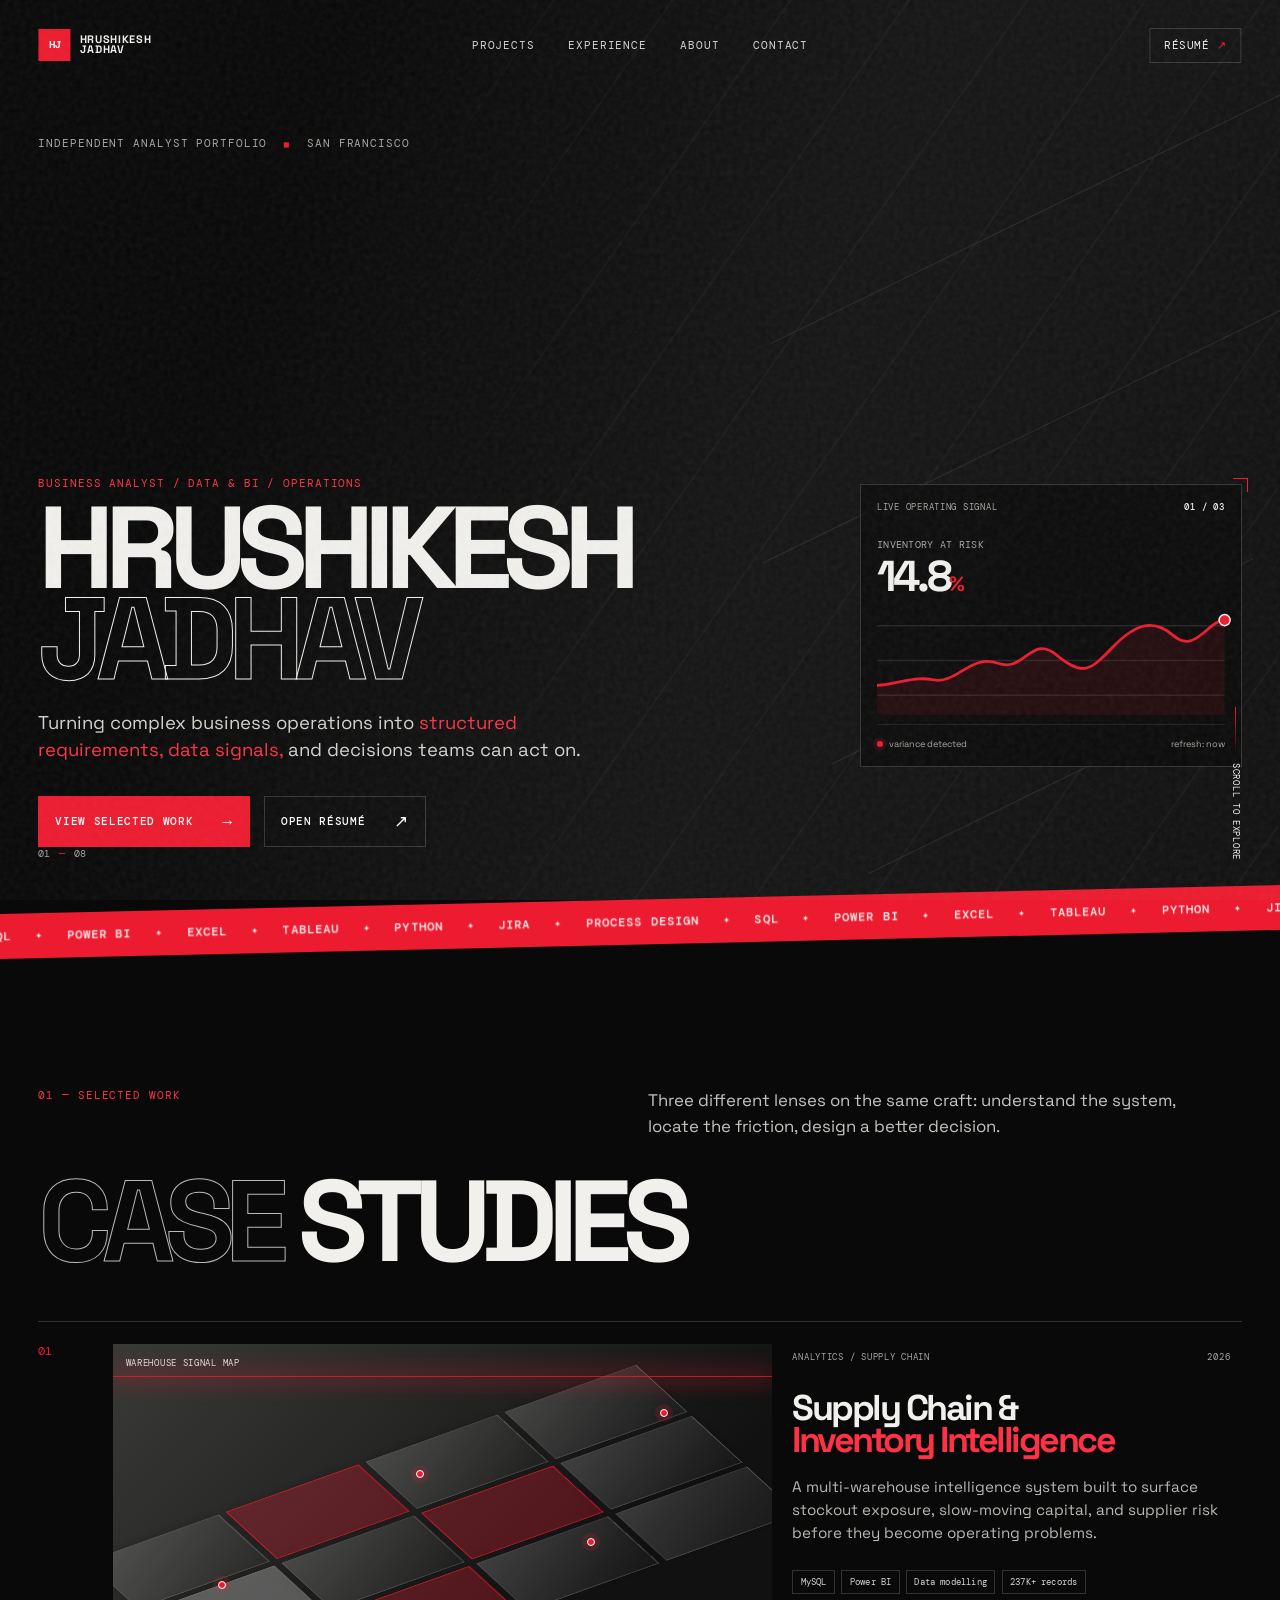
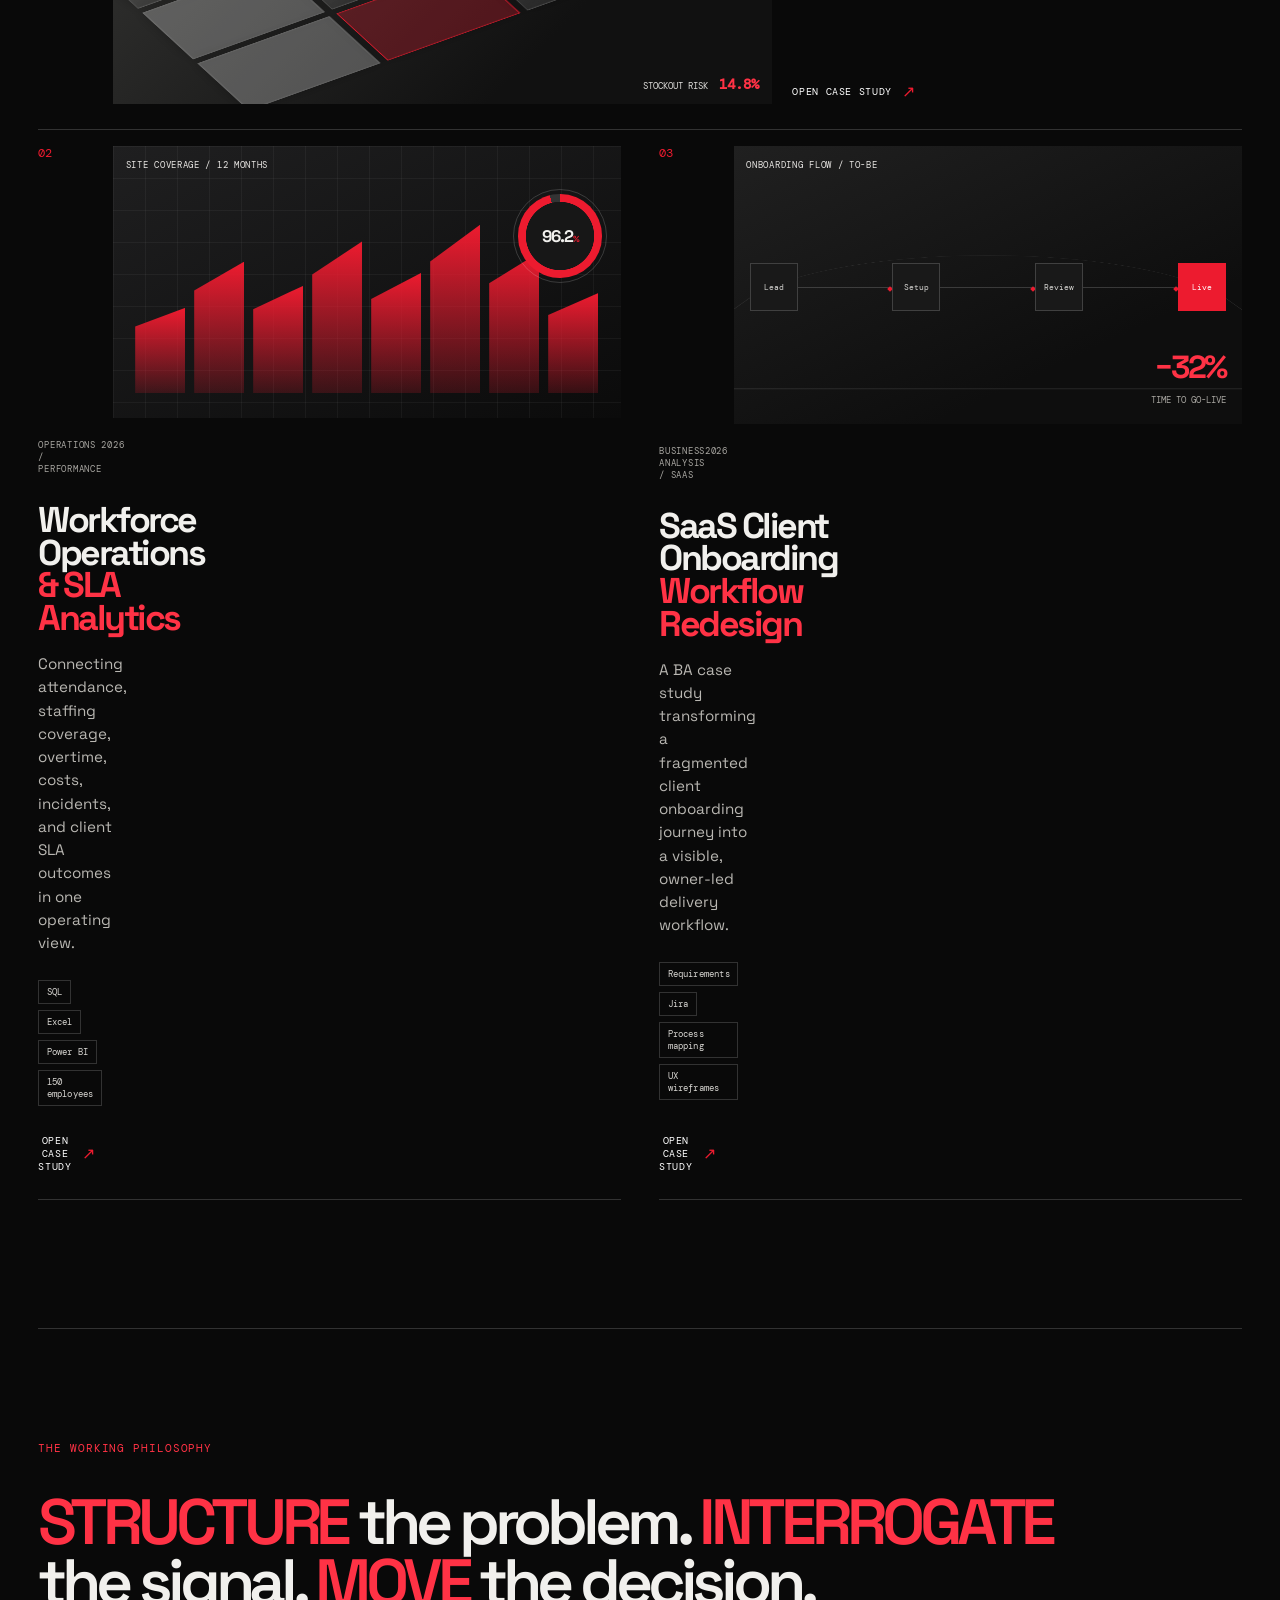
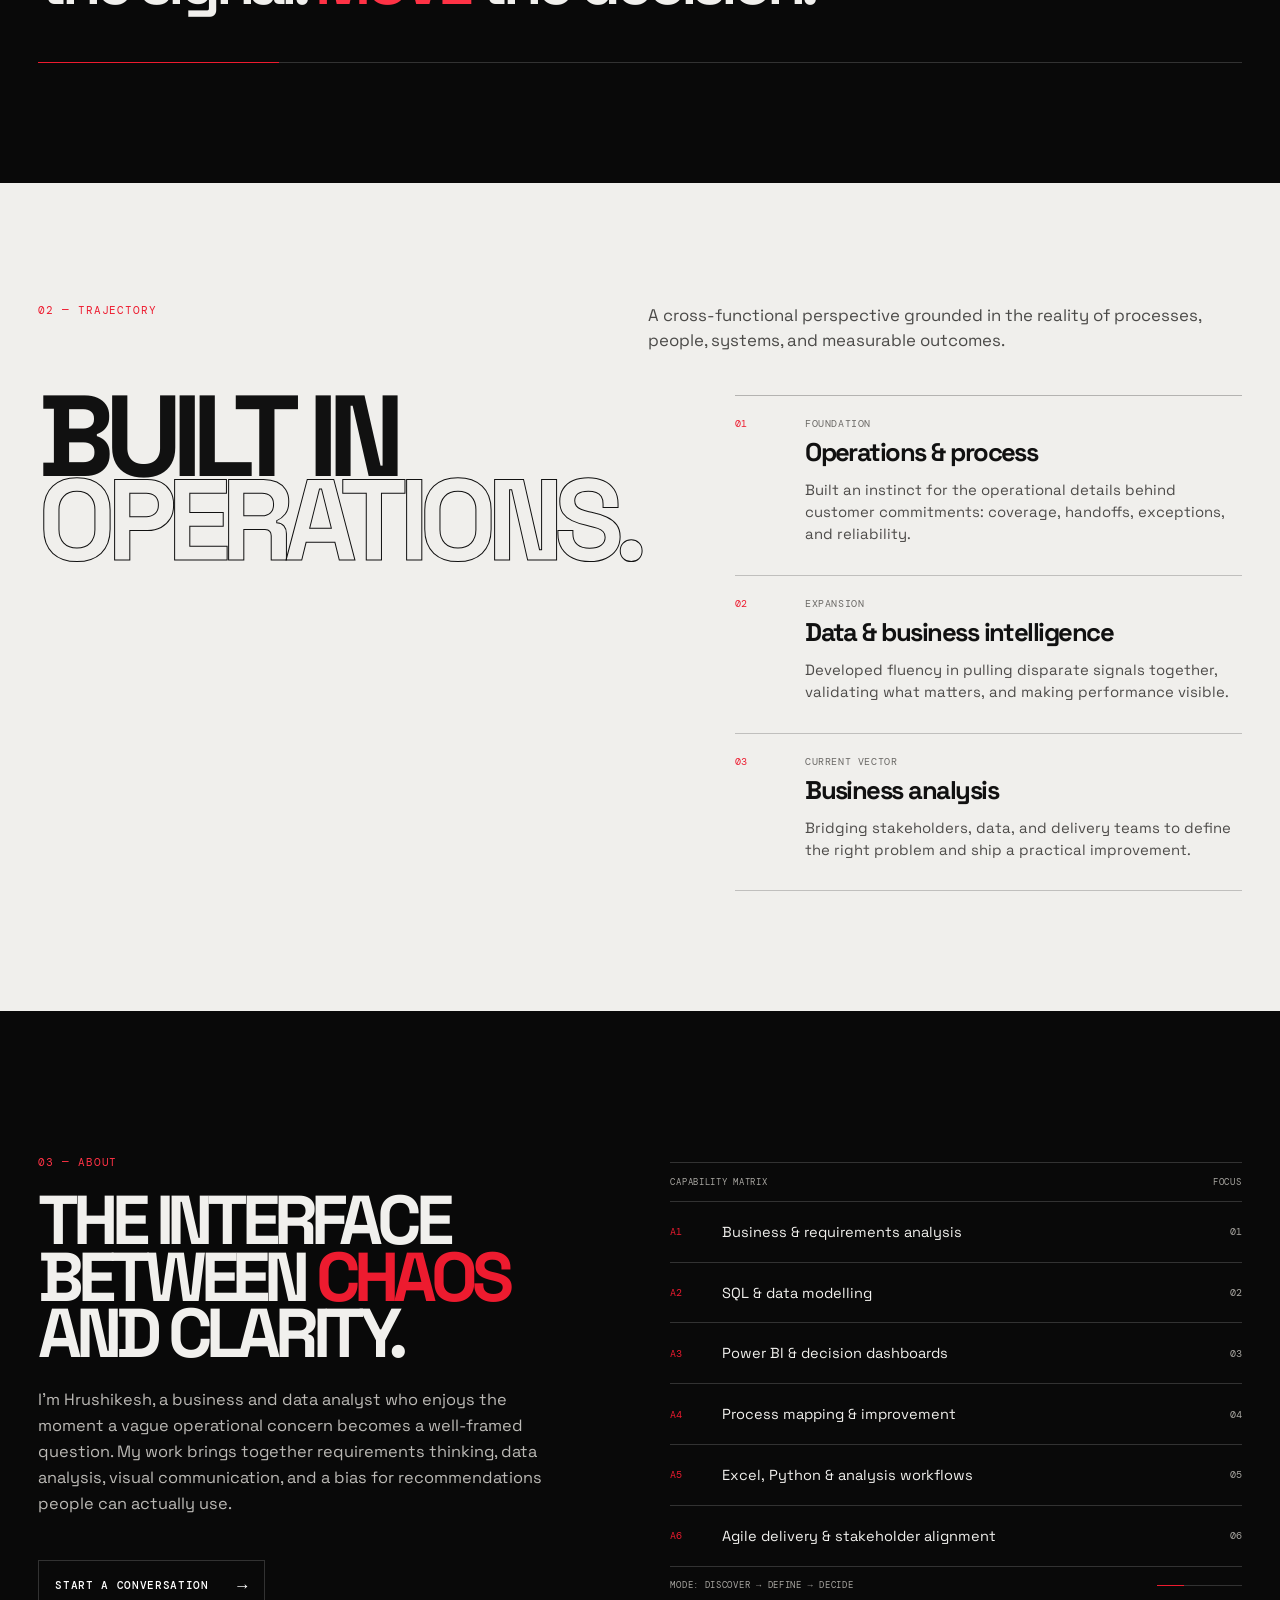
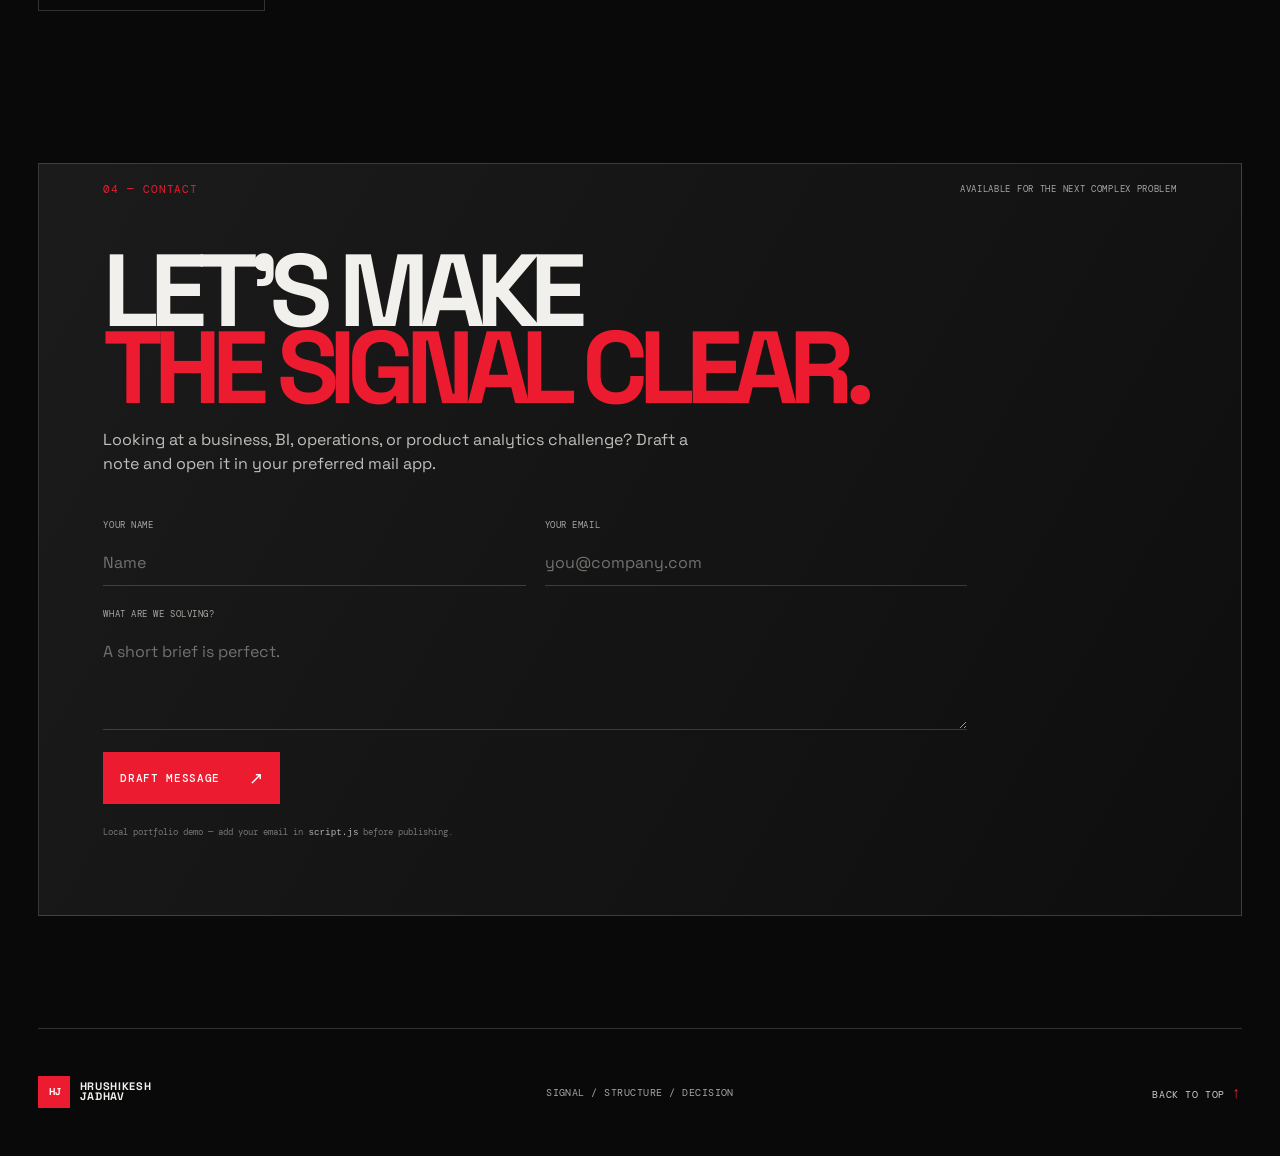
==== commit 5f895537: "Update index.html" ====
--- a/index.html
+++ b/index.html
@@ -47,7 +47,7 @@
     <main id="main">
       <section class="hero section-shell" id="top" aria-labelledby="hero-title">
         <div class="hero-rails" aria-hidden="true"><i></i><i></i><i></i><i></i></div>
-        <div class="hero-kicker reveal">Independent analyst portfolio <span>◼</span> Mumbai / Remote</div>
+        <div class="hero-kicker reveal">Independent analyst portfolio <span>◼</span> San Francisco </div>
         <div class="hero-copy">
           <p class="eyebrow reveal">Business analyst / Data &amp; BI / Operations</p>
           <h1 id="hero-title" class="hero-title" aria-label="Hrushikesh Jadhav">
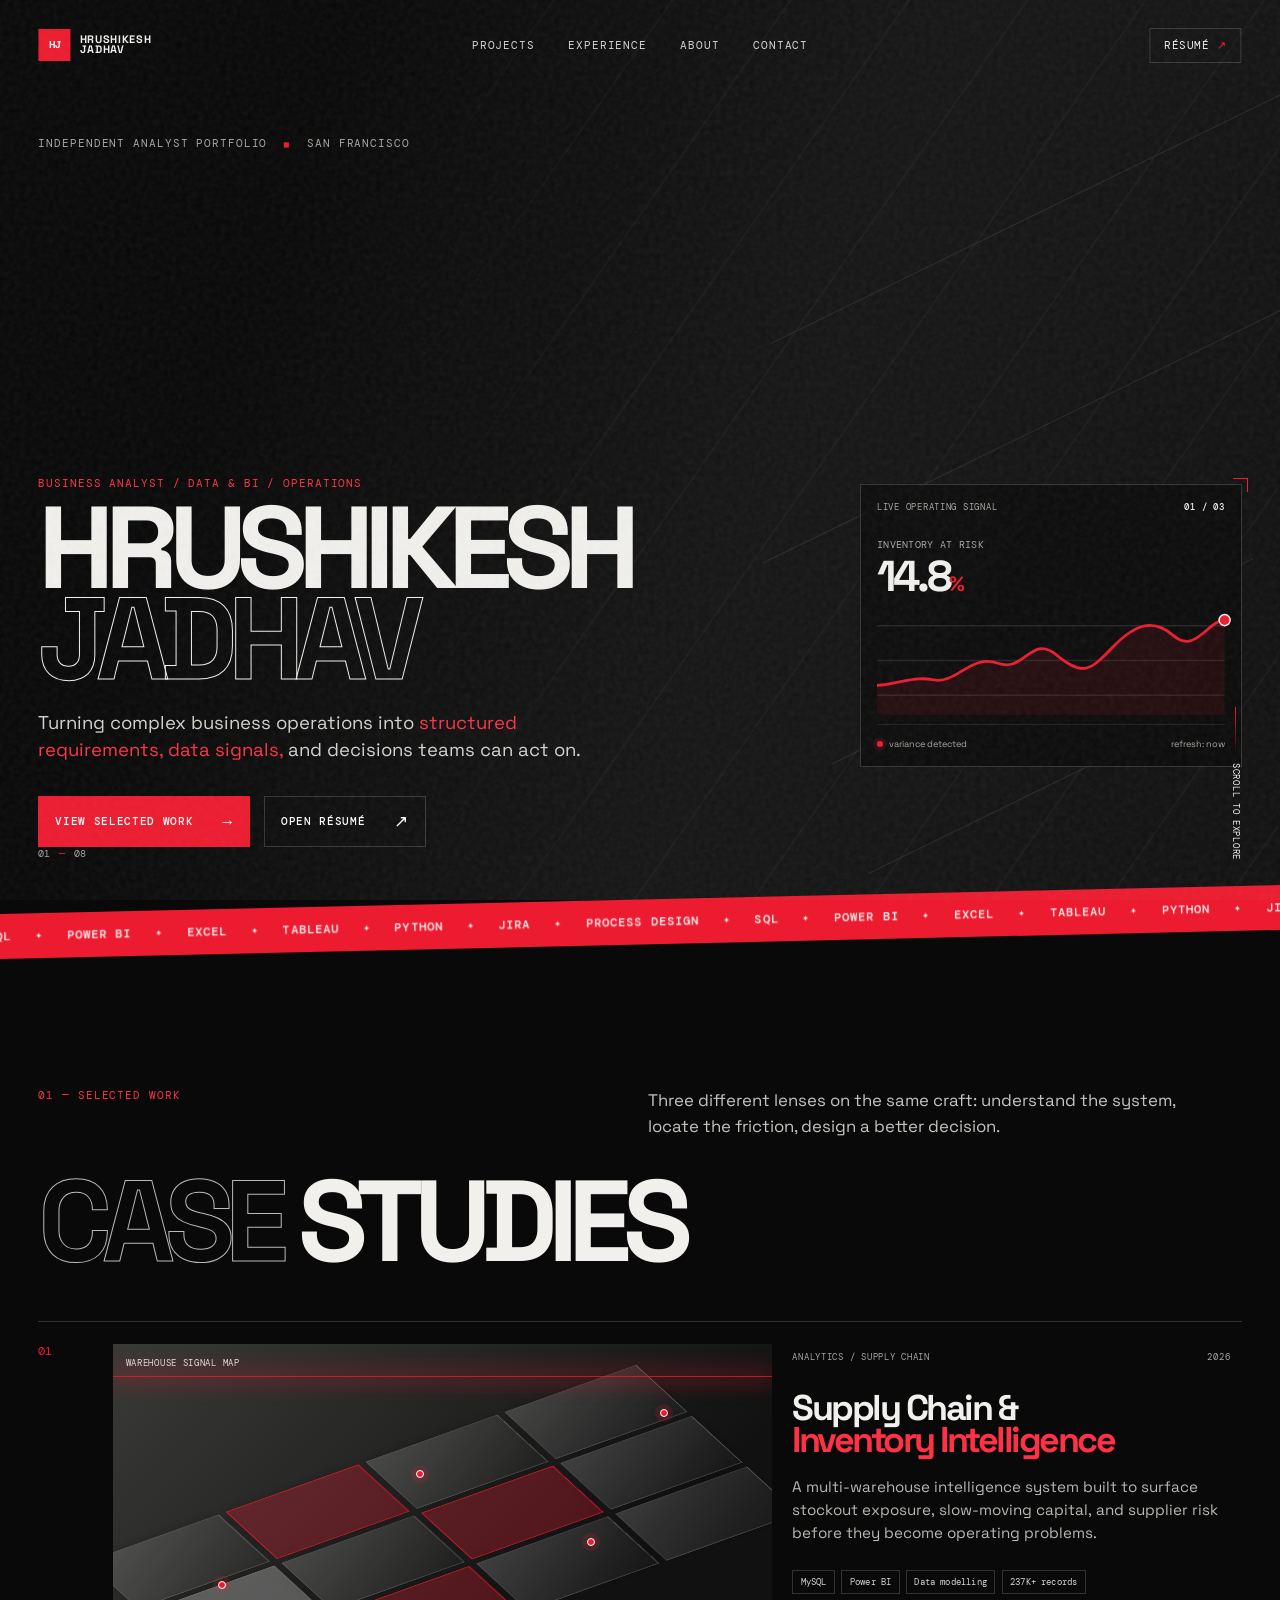
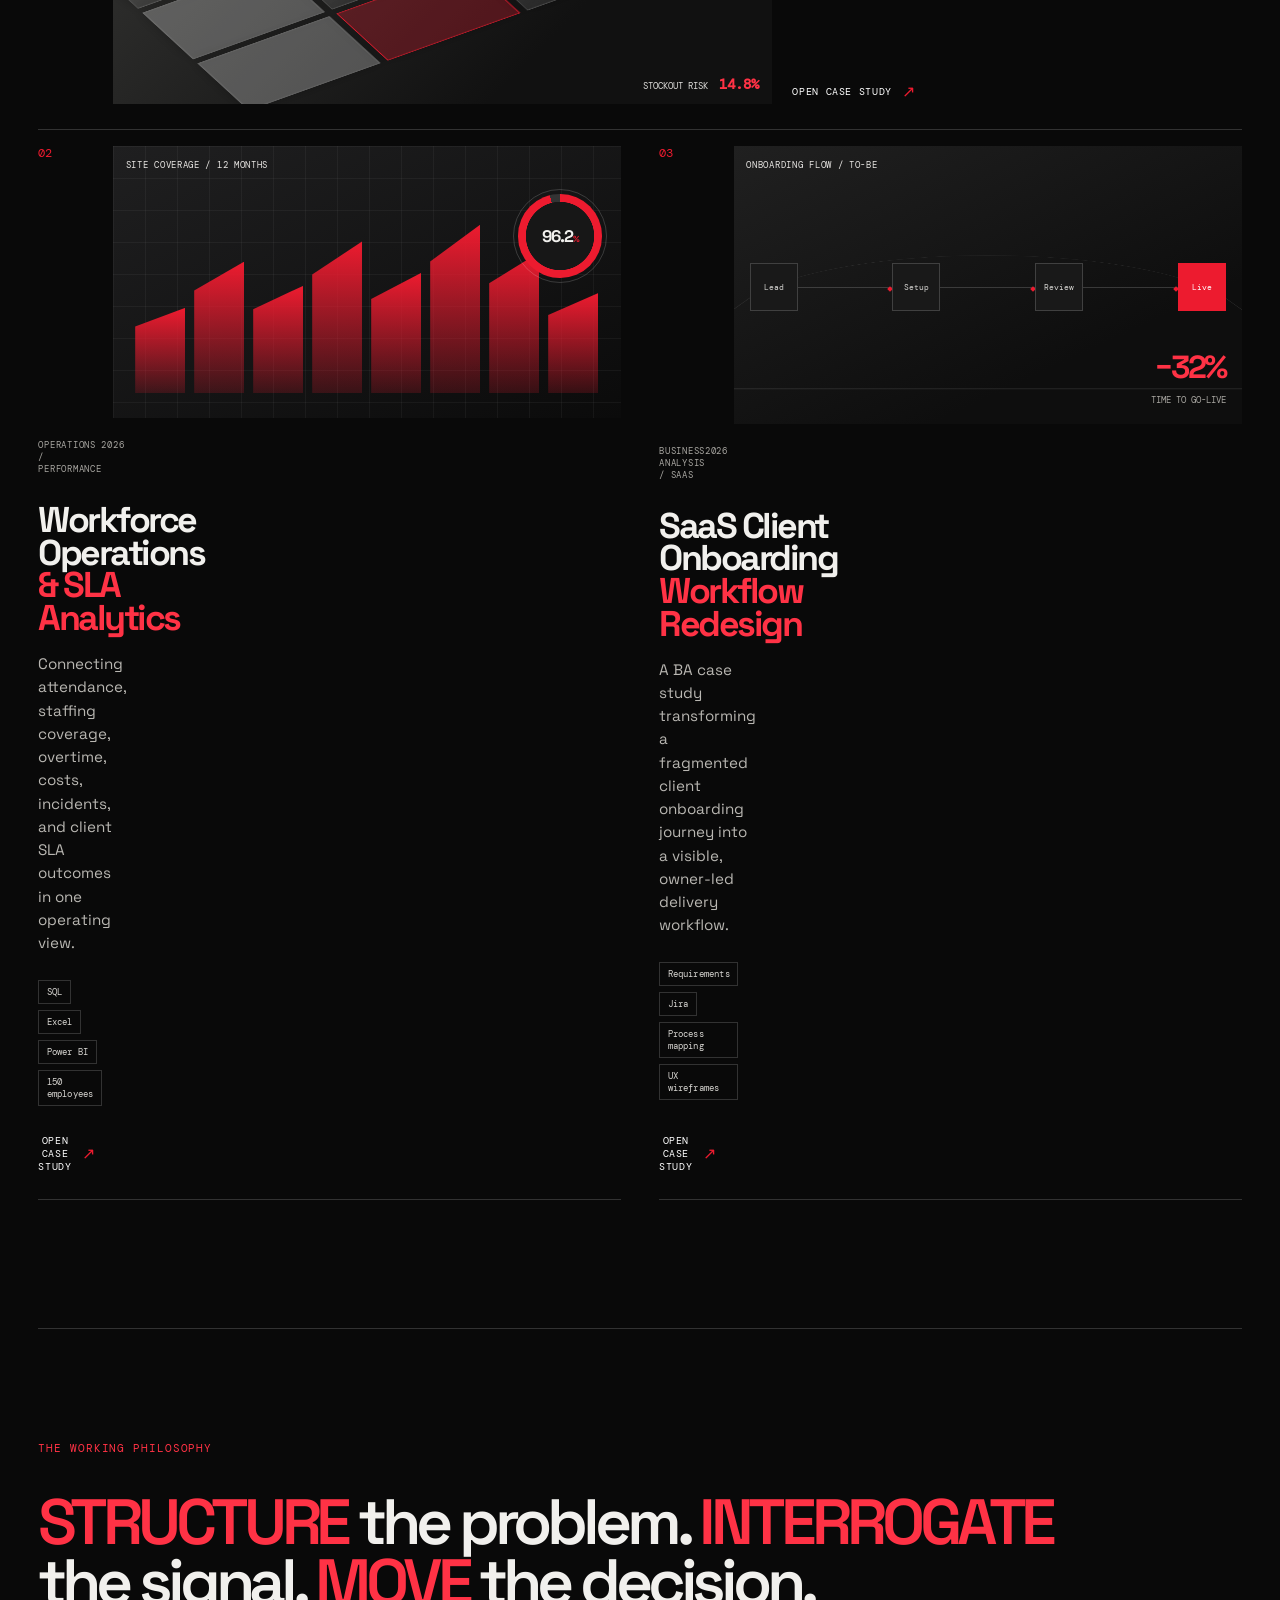
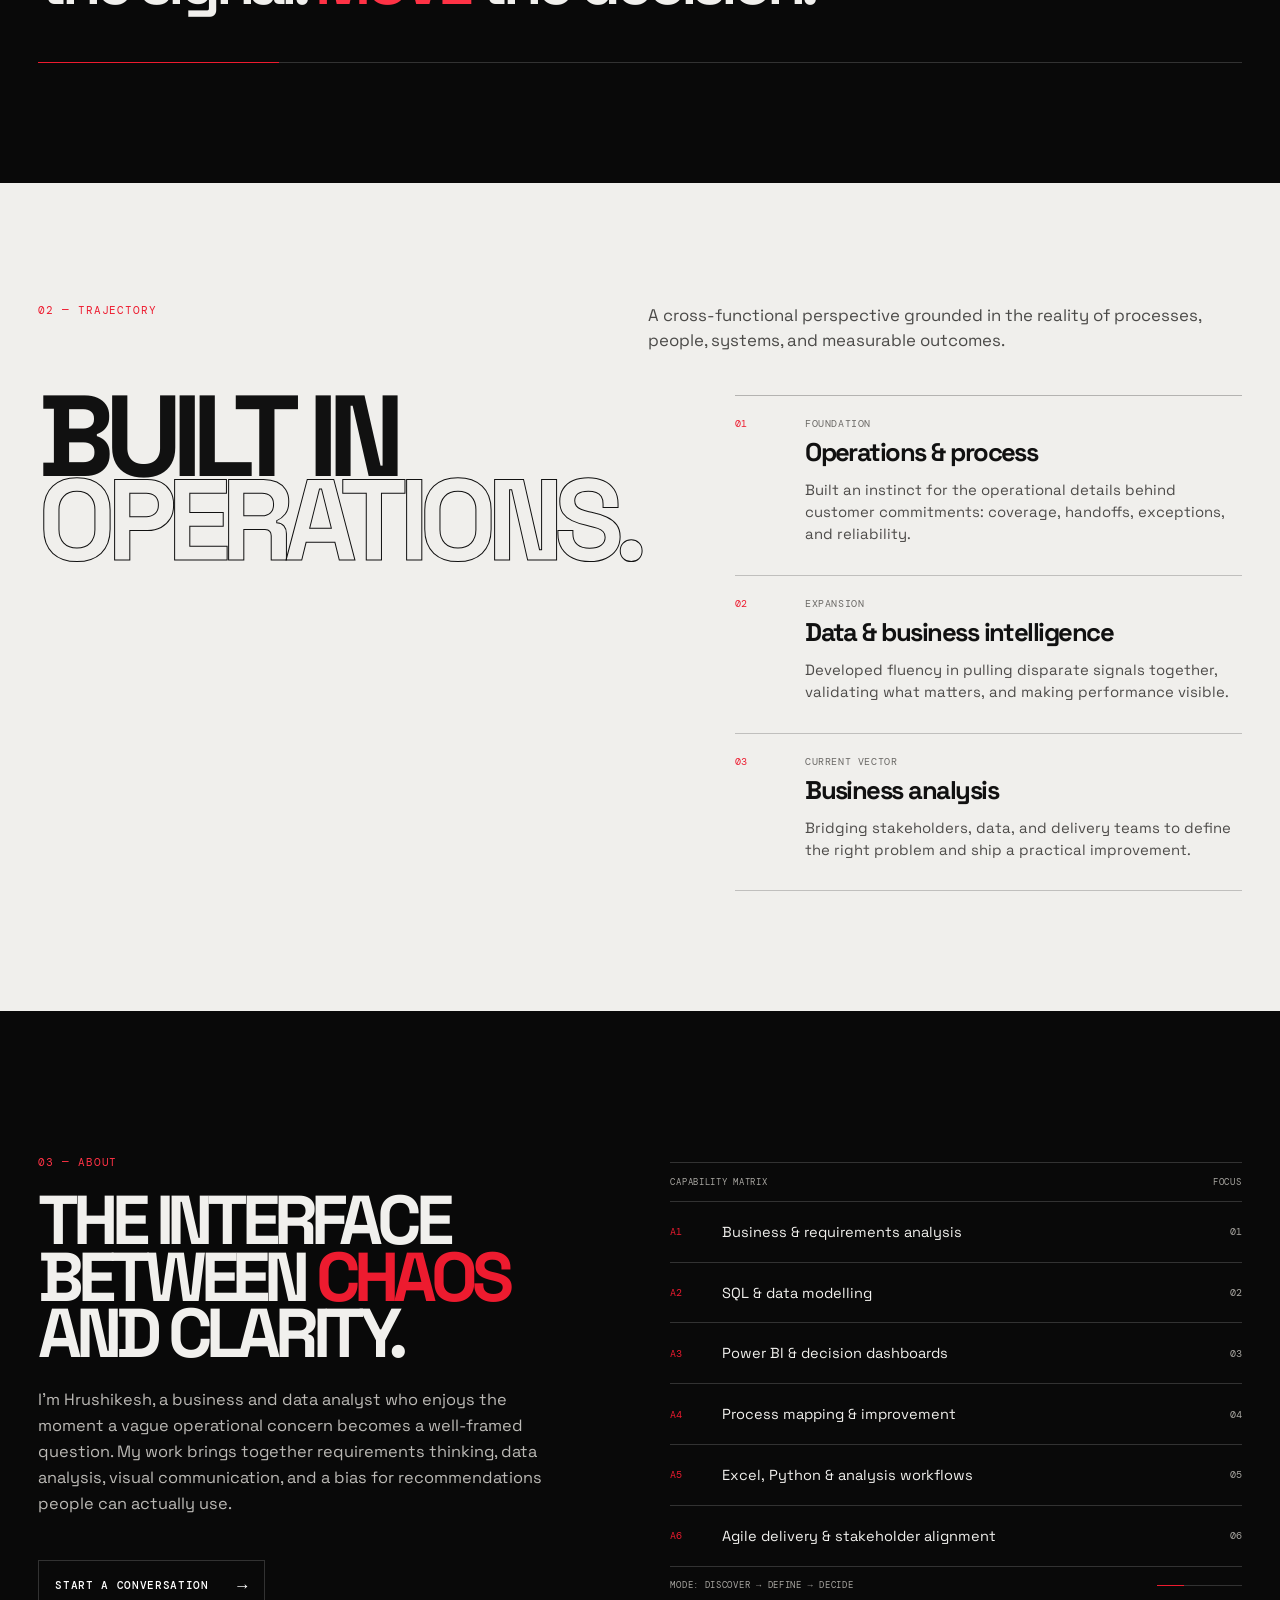
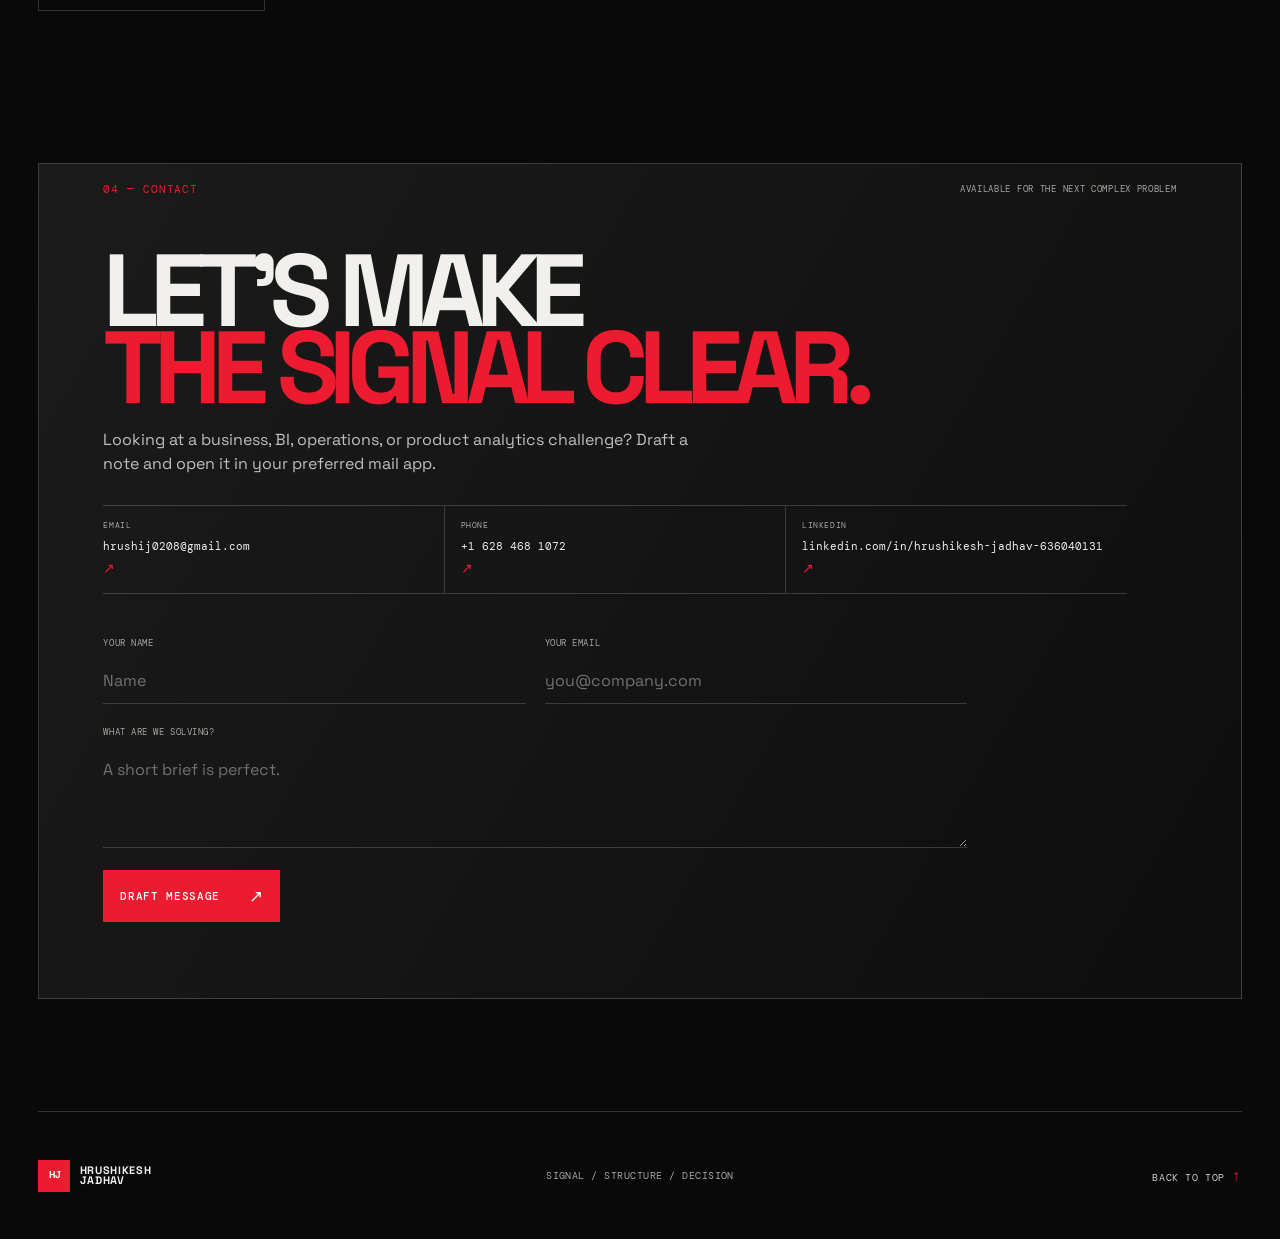
==== commit 4764f384: "minimal updates" ====
--- a/index.html
+++ b/index.html
@@ -195,13 +195,17 @@
           <div class="contact-top"><p class="eyebrow">04 — Contact</p><span>AVAILABLE FOR THE NEXT COMPLEX PROBLEM</span></div>
           <h2 id="contact-title">LET'S MAKE<br /><em>THE SIGNAL CLEAR.</em></h2>
           <p class="contact-lead">Looking at a business, BI, operations, or product analytics challenge? Draft a note and open it in your preferred mail app.</p>
+          <div class="contact-links" aria-label="Contact details">
+            <a href="mailto:hrushij0208@gmail.com"><span>EMAIL</span>hrushij0208@gmail.com <b aria-hidden="true">↗</b></a>
+            <a href="tel:+16284681072"><span>PHONE</span>+1 628 468 1072 <b aria-hidden="true">↗</b></a>
+            <a href="https://www.linkedin.com/in/hrushikesh-jadhav-636040131/" target="_blank" rel="noreferrer"><span>LINKEDIN</span>linkedin.com/in/hrushikesh-jadhav-636040131 <b aria-hidden="true">↗</b></a>
+          </div>
           <form class="contact-form" data-contact-form>
             <label>Your name <input name="name" autocomplete="name" required placeholder="Name" /></label>
             <label>Your email <input name="email" type="email" autocomplete="email" required placeholder="you@company.com" /></label>
             <label class="message-field">What are we solving?<textarea name="message" required placeholder="A short brief is perfect."></textarea></label>
             <div class="form-actions"><button class="button button-primary" type="submit">Draft message <span>↗</span></button><span class="form-status" role="status" aria-live="polite"></span></div>
           </form>
-          <p class="contact-note">Local portfolio demo — add your email in <code>script.js</code> before publishing.</p>
         </div>
       </section>
     </main>
--- a/styles.css
+++ b/styles.css
@@ -147,7 +147,7 @@
 
 .capability { padding: 9rem 0 9.5rem; }.about-split { display: grid; grid-template-columns: minmax(0,.95fr) minmax(22rem,1.05fr); gap: clamp(3rem, 9vw, 13rem); align-items: center; }.about-copy h2 { margin: 1.4rem 0 1.6rem; font-size: clamp(2.8rem,5.4vw,6.15rem); line-height: .82; letter-spacing: -.09em; }.about-copy h2 span { color: var(--red); }.about-copy > p:not(.eyebrow) { max-width: 33rem; color: #bbb9b5; font-size: 1.02rem; line-height: 1.58; }.skill-matrix { border-top: 1px solid var(--line); }.matrix-head, .matrix-foot { display: flex; justify-content: space-between; padding: .8rem 0; color: var(--muted); font-size: .55rem; }.skill-row { display: grid; grid-template-columns: 2.4rem 1fr 2rem; gap: .8rem; align-items: center; min-height: 3.8rem; border-top: 1px solid var(--line); transition: padding .22s, background .22s; }.skill-row:hover { padding-inline: .6rem; background: rgba(255,255,255,.045); }.skill-id, .skill-row b { color: var(--red); font-family: var(--mono); font-size: .6rem; font-weight: 400; }.skill-row b { justify-self: end; color: var(--muted); }.skill-row span:nth-child(2) { font-size: .91rem; }.matrix-foot { border-top: 1px solid var(--line); }.matrix-foot i { width: 5.3rem; height: 1px; margin-top: .35rem; background: linear-gradient(90deg,var(--red) 32%,var(--line) 32%); }
 
-.contact { padding-bottom: 7rem; }.contact-panel { padding: 1.1rem clamp(1.35rem,5vw,5rem) clamp(2rem,6vw,5rem); border: 1px solid var(--line); background: linear-gradient(120deg,#1b1b1b,#0e0e0e); }.contact-top { display: flex; justify-content: space-between; gap: 2rem; align-items: center; color: var(--muted); font-size: .55rem; }.contact-top .eyebrow { color: var(--red); }.contact-panel h2 { max-width: 58rem; margin: 3.5rem 0 1.3rem; font-size: clamp(3.5rem,8vw,8.5rem); line-height: .76; letter-spacing: -.09em; }.contact-panel h2 em { color: var(--red); font-style: normal; }.contact-lead { max-width: 39rem; margin: 0; color: #c1bfbb; line-height: 1.5; }.contact-form { display: grid; grid-template-columns: 1fr 1fr; gap: 1.4rem 1.15rem; max-width: 54rem; margin-top: 2.7rem; }.contact-form label { color: var(--muted); font-family: var(--mono); font-size: .57rem; letter-spacing: .06em; text-transform: uppercase; }.contact-form input, .contact-form textarea { display: block; width: 100%; margin-top: .55rem; padding: .75rem 0; border: 0; border-bottom: 1px solid var(--line); outline: none; background: transparent; color: white; font-family: var(--sans); font-size: 1rem; letter-spacing: 0; text-transform: none; transition: border .2s; }.contact-form input::placeholder, .contact-form textarea::placeholder { color: #72716e; }.contact-form input:focus, .contact-form textarea:focus { border-color: var(--red); }.contact-form textarea { min-height: 6.3rem; resize: vertical; }.message-field { grid-column: 1 / -1; }.form-actions { grid-column: 1 / -1; display: flex; flex-wrap: wrap; gap: 1rem; align-items: center; }.form-status { color: #c5c3be; font-size: .83rem; }.contact-note { margin: 1.4rem 0 0; color: #777571; font-family: var(--mono); font-size: .58rem; }.contact-note code { color: #b7b5b0; }
+.contact { padding-bottom: 7rem; }.contact-panel { padding: 1.1rem clamp(1.35rem,5vw,5rem) clamp(2rem,6vw,5rem); border: 1px solid var(--line); background: linear-gradient(120deg,#1b1b1b,#0e0e0e); }.contact-top { display: flex; justify-content: space-between; gap: 2rem; align-items: center; color: var(--muted); font-size: .55rem; }.contact-top .eyebrow { color: var(--red); }.contact-panel h2 { max-width: 58rem; margin: 3.5rem 0 1.3rem; font-size: clamp(3.5rem,8vw,8.5rem); line-height: .76; letter-spacing: -.09em; }.contact-panel h2 em { color: var(--red); font-style: normal; }.contact-lead { max-width: 39rem; margin: 0; color: #c1bfbb; line-height: 1.5; }.contact-links { display: grid; grid-template-columns: repeat(3,minmax(0,1fr)); gap: 0; max-width: 64rem; margin-top: 1.8rem; border-top: 1px solid var(--line); border-bottom: 1px solid var(--line); }.contact-links a { display: grid; gap: .45rem; min-width: 0; padding: .9rem 1rem .9rem 0; border-right: 1px solid var(--line); color: #eee; font-family: var(--mono); font-size: .67rem; line-height: 1.35; overflow-wrap: anywhere; transition: color .2s, background .2s, padding .2s; }.contact-links a + a { padding-left: 1rem; }.contact-links a:last-child { border-right: 0; }.contact-links a span { color: var(--muted); font-size: .52rem; letter-spacing: .07em; }.contact-links a b { color: var(--red); font-size: .85rem; font-weight: 400; }.contact-links a:hover, .contact-links a:focus-visible { color: #fff; background: rgba(255,255,255,.045); }.contact-form { display: grid; grid-template-columns: 1fr 1fr; gap: 1.4rem 1.15rem; max-width: 54rem; margin-top: 2.7rem; }.contact-form label { color: var(--muted); font-family: var(--mono); font-size: .57rem; letter-spacing: .06em; text-transform: uppercase; }.contact-form input, .contact-form textarea { display: block; width: 100%; margin-top: .55rem; padding: .75rem 0; border: 0; border-bottom: 1px solid var(--line); outline: none; background: transparent; color: white; font-family: var(--sans); font-size: 1rem; letter-spacing: 0; text-transform: none; transition: border .2s; }.contact-form input::placeholder, .contact-form textarea::placeholder { color: #72716e; }.contact-form input:focus, .contact-form textarea:focus { border-color: var(--red); }.contact-form textarea { min-height: 6.3rem; resize: vertical; }.message-field { grid-column: 1 / -1; }.form-actions { grid-column: 1 / -1; display: flex; flex-wrap: wrap; gap: 1rem; align-items: center; }.form-status { color: #c5c3be; font-size: .83rem; }
 
 .site-footer { display: grid; grid-template-columns: 1fr auto 1fr; align-items: center; min-height: 8rem; padding-block: 1rem; border-top: 1px solid var(--line); }.site-footer > p { margin: 0; color: var(--muted); font-family: var(--mono); font-size: .6rem; letter-spacing: .05em; text-transform: uppercase; }.back-top { justify-self: end; color: #cfcdc9; font-family: var(--mono); font-size: .6rem; letter-spacing: .06em; }.back-top span { color: var(--red); font-size: 1rem; }
 
@@ -162,7 +162,7 @@
   .site-header { grid-template-columns: 1fr auto; min-height: 4.8rem; }.primary-nav { position: fixed; top: 4.8rem; right: 3vw; left: 3vw; display: grid; gap: 0; padding: .5rem 1rem; border: 1px solid var(--line); background: #151515; box-shadow: 0 1rem 3rem rgba(0,0,0,.35); opacity: 0; pointer-events: none; transform: translateY(-.5rem); transition: .2s; }.primary-nav.is-open { opacity: 1; pointer-events: auto; transform: translateY(0); }.primary-nav a { padding: 1rem .3rem; border-bottom: 1px solid var(--line-soft); font-size: .75rem; }.primary-nav a:last-child { border-bottom: 0; }.nav-resume { display: none; }.menu-toggle { position: relative; z-index: 2; display: grid; width: 2.3rem; height: 2.3rem; gap: .32rem; place-content: center; border: 1px solid var(--line); background: transparent; cursor: pointer; }.menu-toggle span { display:block; width: 1rem; height: 1px; background:#fff; transition: transform .2s; }.menu-toggle.is-open span:first-child { transform: translateY(2.5px) rotate(45deg); }.menu-toggle.is-open span:last-child { transform: translateY(-2.5px) rotate(-45deg); }
   .hero { display: flex; flex-direction: column; min-height: 48rem; padding-top: 7.4rem; }.hero-copy { padding-top: 4rem; }.hero-title { font-size: clamp(3.6rem,15vw,6.5rem); }.hero-instrument { width: min(100%, 26rem); margin-top: 2.5rem; margin-bottom: 1rem; }.hero-index { margin-top: auto; }.scroll-cue { display: none; }
   .section-top { grid-template-columns: 1fr; }.project-card-featured { grid-template-columns: 2rem minmax(0,1fr); }.project-card-featured .project-visual { grid-column: 2; }.project-card-featured .project-content { grid-column: 2; padding-right: 0; }.project-pair { grid-template-columns: 1fr; }.project-card { grid-template-columns: 2rem minmax(0,1fr); }.project-card .project-visual, .project-card .project-content { grid-column: 2; }.project-pair .project-card .project-visual { min-height: 15.5rem; }.project-content h3 { font-size: 2.35rem; }
-  .experience { padding-top: 5rem; padding-bottom: 5rem; }.experience-layout, .about-split { grid-template-columns: 1fr; gap: 3rem; }.experience .display-heading { font-size: 4.2rem; }.capability { padding: 5.5rem 0; }.contact { padding-bottom: 4rem; }.contact-top { align-items: flex-start; flex-direction: column; gap: .6rem; }.contact-panel h2 { margin-top: 2.7rem; }.site-footer { grid-template-columns: 1fr auto; }.site-footer > p { display: none; }.case-summary, .case-grid { grid-template-columns: 1fr; gap: 1.8rem; }.case-impact { align-items: flex-start; flex-direction: column; }
+  .experience { padding-top: 5rem; padding-bottom: 5rem; }.experience-layout, .about-split { grid-template-columns: 1fr; gap: 3rem; }.experience .display-heading { font-size: 4.2rem; }.capability { padding: 5.5rem 0; }.contact { padding-bottom: 4rem; }.contact-top { align-items: flex-start; flex-direction: column; gap: .6rem; }.contact-panel h2 { margin-top: 2.7rem; }.contact-links { grid-template-columns: 1fr; }.contact-links a, .contact-links a + a { padding: .85rem 0; border-right: 0; border-bottom: 1px solid var(--line); }.contact-links a:last-child { border-bottom: 0; }.site-footer { grid-template-columns: 1fr auto; }.site-footer > p { display: none; }.case-summary, .case-grid { grid-template-columns: 1fr; gap: 1.8rem; }.case-impact { align-items: flex-start; flex-direction: column; }
 }
 
 @media (max-width: 480px) { .hero { min-height: 43rem; }.hero-title { letter-spacing: -.1em; }.hero-statement { font-size: .98rem; }.projects { padding-top: 6rem; padding-bottom: 5.5rem; }.display-heading { margin-bottom: 2.5rem; }.project-card { gap: .6rem; grid-template-columns: 1.5rem minmax(0,1fr); }.project-card-featured { grid-template-columns: 1.5rem minmax(0,1fr); }.project-visual { min-height: 16.5rem !important; }.project-content h3 { margin-top: 1.3rem; font-size: 2rem; }.tool-list { margin-block: 1.1rem 1.4rem; }.workflow-visual .flow-track span { width: 2.4rem; height: 2.4rem; font-size: .42rem; }.about-copy h2 { font-size: 3.35rem; }.skill-row { grid-template-columns: 1.8rem 1fr 1.5rem; }.skill-row span:nth-child(2) { font-size: .82rem; }.contact-form { grid-template-columns: 1fr; }.message-field, .form-actions { grid-column: auto; }.contact-panel { margin-inline: -3vw; }.dialog-content { padding: 1.35rem; }.case-summary dl div { align-items: flex-start; flex-direction: column; gap: .25rem; }.case-summary dd { text-align: left; }.case-grid { gap: 1.5rem; }.resume-sheet { padding: 2rem 1.5rem; }.resume-header { padding-top: 4.8rem; } }
